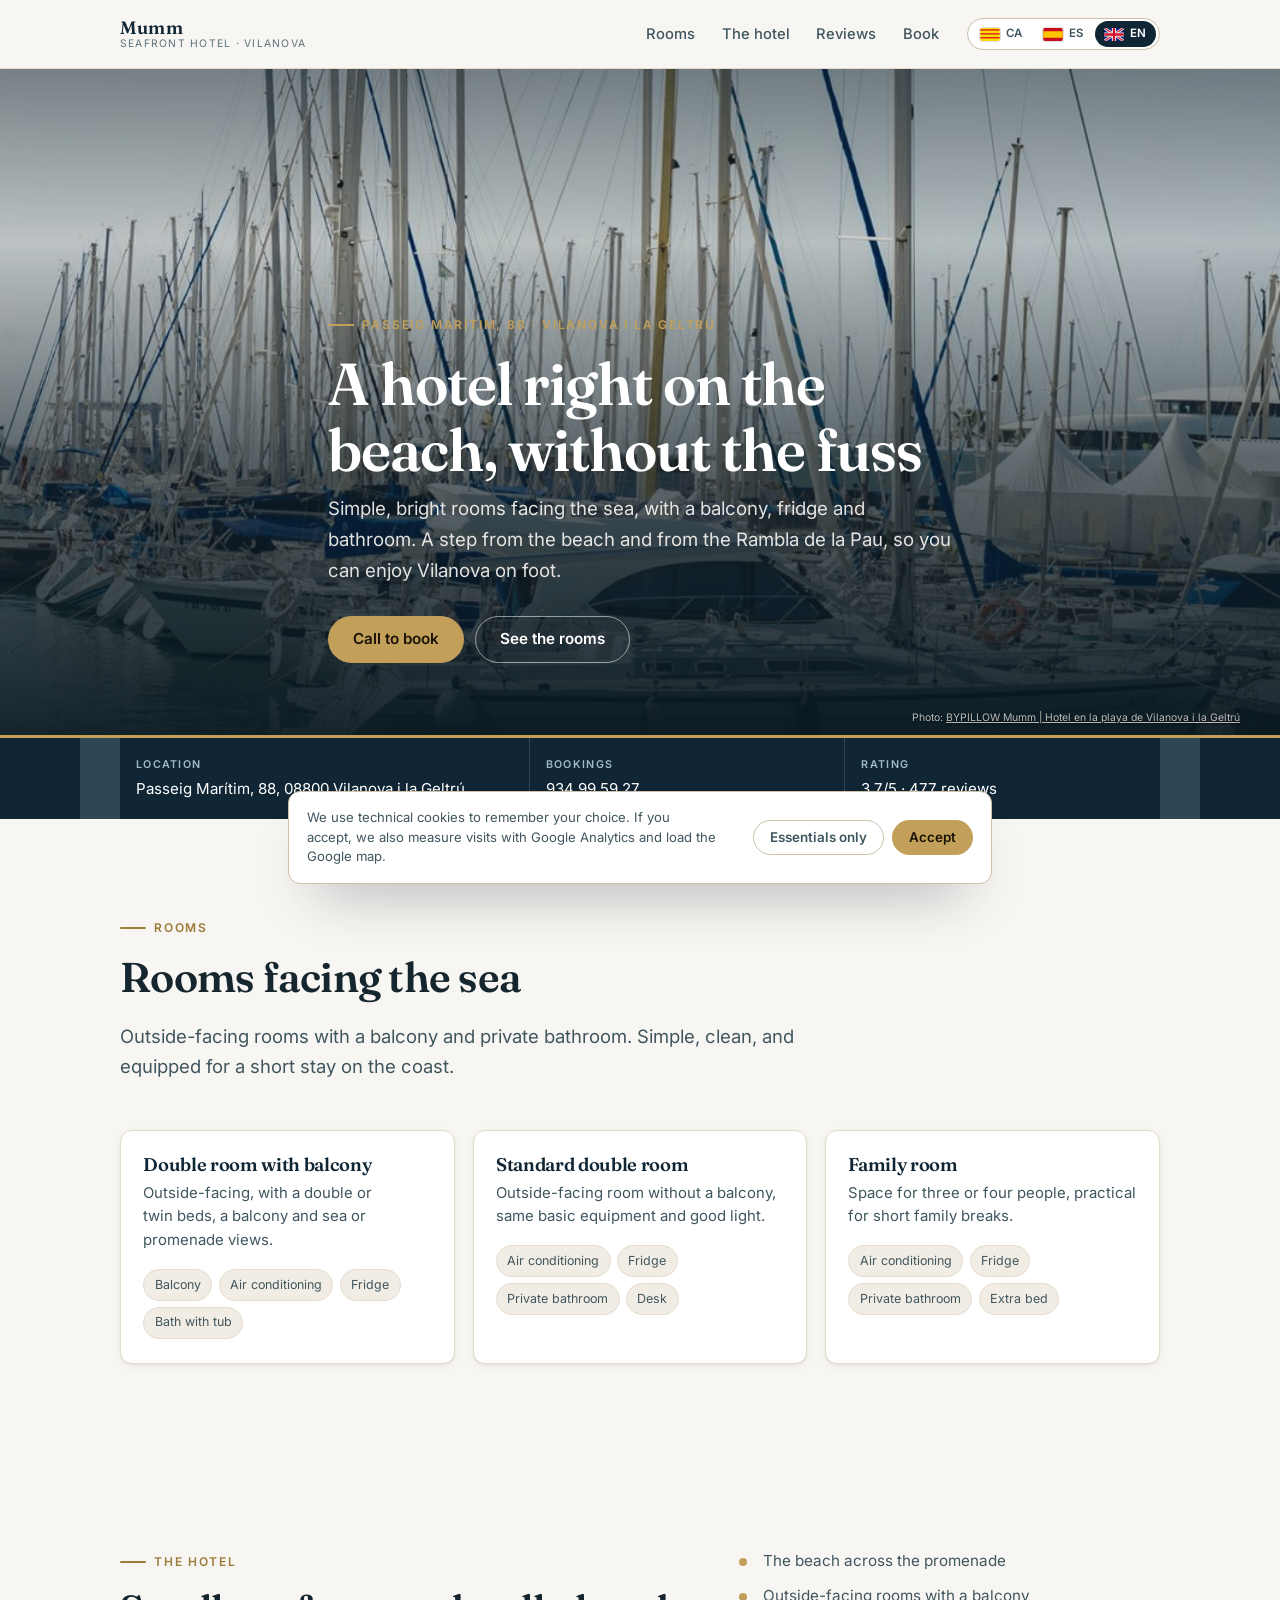
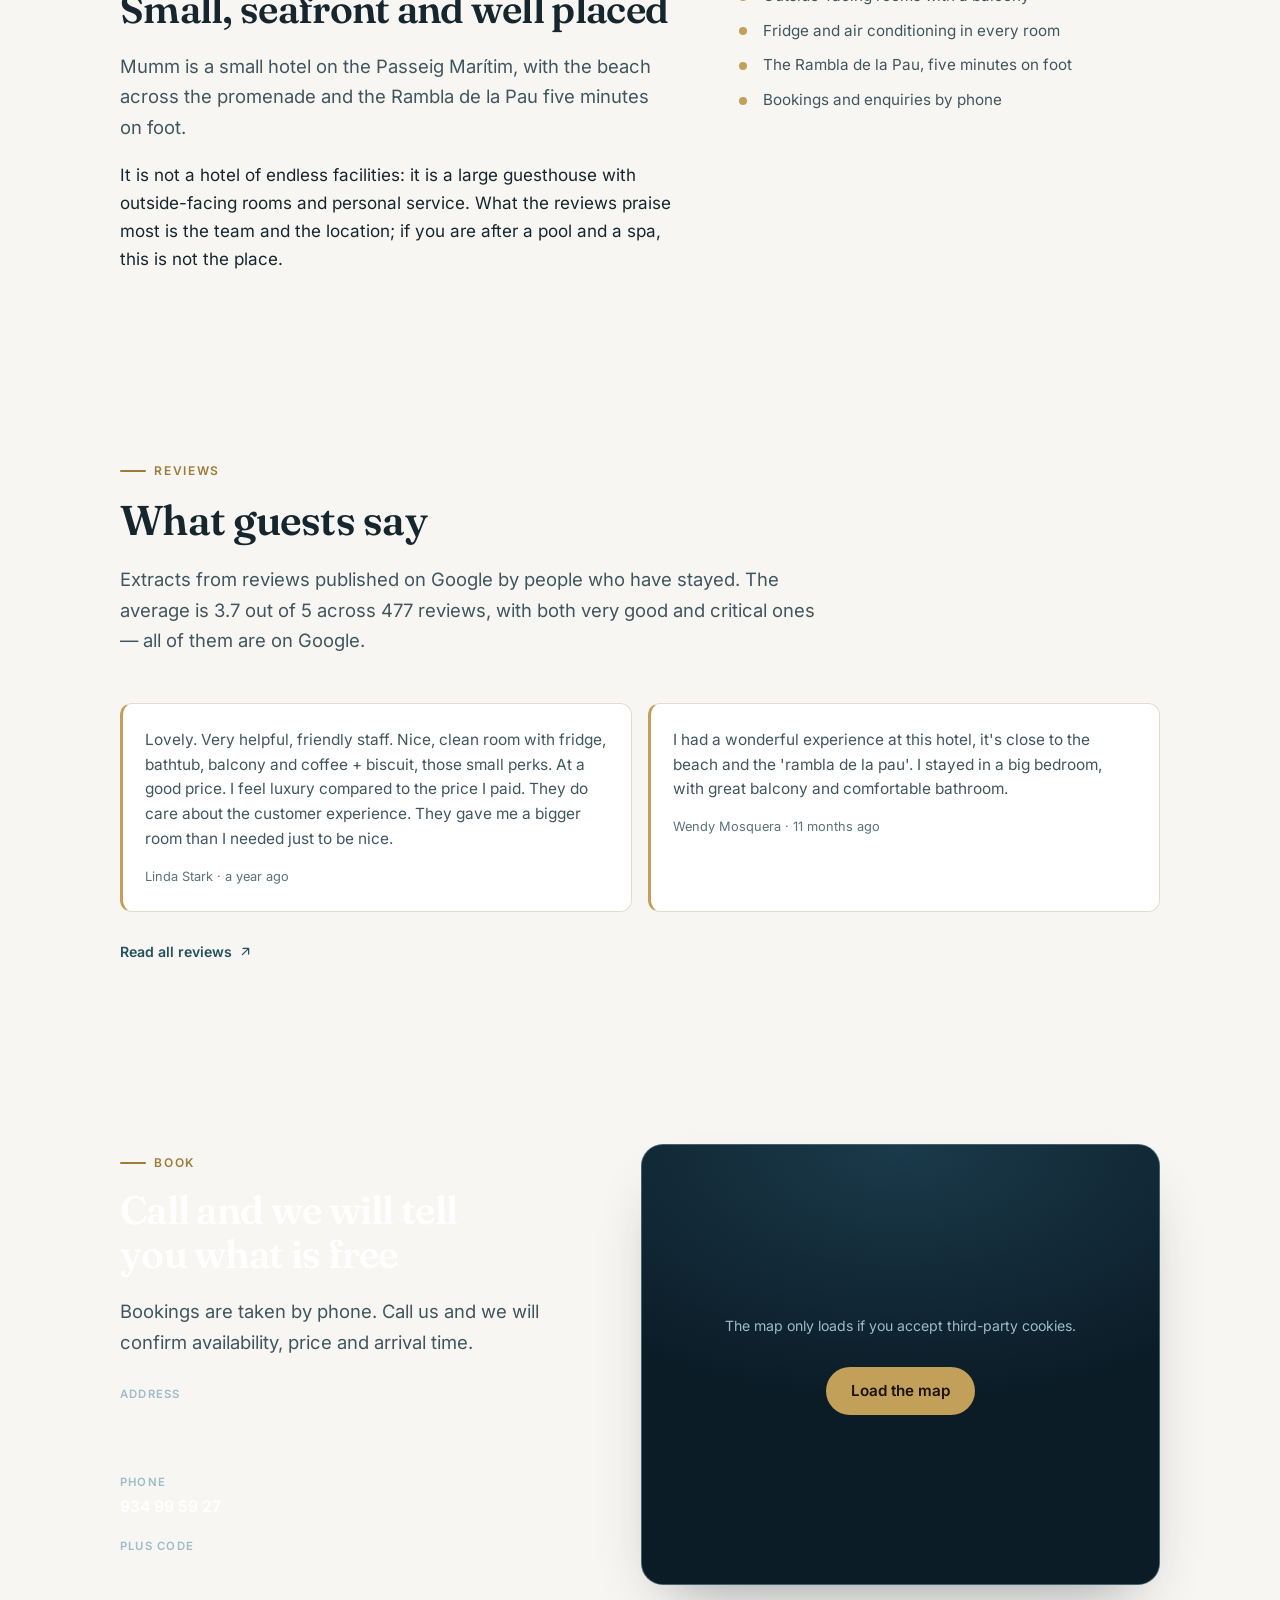
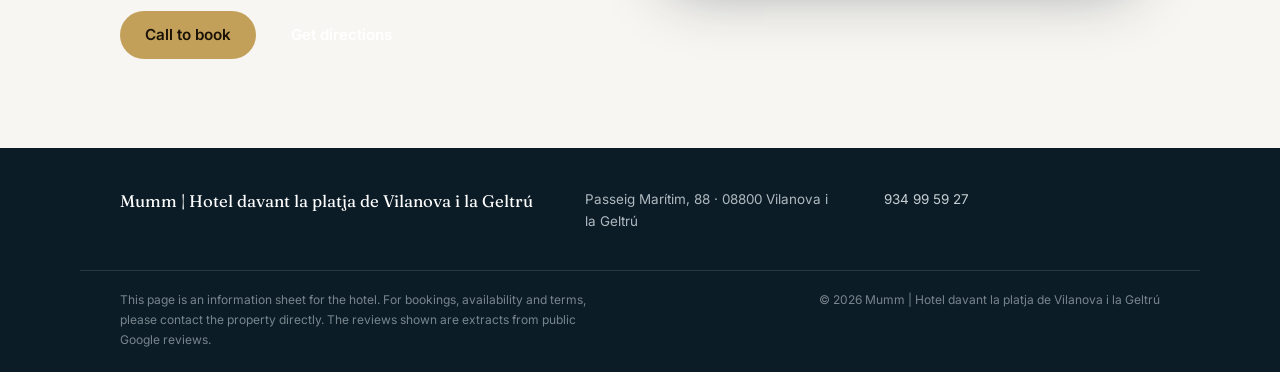
==== en/index.html @ 621bc239 "One canonical language toolbar and README across the fleet" ====
<!DOCTYPE html>
<html lang="en" dir="ltr">
<head>
<meta charset="utf-8">
<meta name="viewport" content="width=device-width, initial-scale=1">
<title>Mumm · Seafront hotel in Vilanova i la Geltrú</title>
<meta name="description" content="Hotel on Passeig Marítim, 88, Vilanova i la Geltrú, facing the beach. Rooms with balcony, air conditioning and breakfast, minutes from the Rambla. Bookings: 934 99 59 27.">
<meta name="author" content="Mumm | Hotel davant la platja de Vilanova i la Geltrú">
<meta name="theme-color" content="#1b3a4b">
<meta name="robots" content="index, follow">
<link rel="canonical" href="https://mummhotel.vilanovailageltru.info/en/">

<meta property="og:type" content="hotel">
<meta property="og:site_name" content="Mumm | Hotel davant la platja de Vilanova i la Geltrú">
<meta property="og:title" content="Mumm · Seafront hotel in Vilanova i la Geltrú">
<meta property="og:description" content="Hotel on Passeig Marítim, 88, Vilanova i la Geltrú, facing the beach. Rooms with balcony, air conditioning and breakfast, minutes from the Rambla. Bookings: 934 99 59 27.">
<meta property="og:locale" content="en_GB">
<meta property="og:url" content="https://mummhotel.vilanovailageltru.info/en/">
<meta property="og:image" content="https://mummhotel.vilanovailageltru.info/assets/img/og-image.jpg">
<meta property="og:image:width" content="1200">
<meta property="og:image:height" content="630">
<meta property="og:image:alt" content="Mumm, seafront hotel in Vilanova i la Geltrú">
<meta name="twitter:card" content="summary_large_image">


<link rel="alternate" hreflang="ca-ES" href="https://mummhotel.vilanovailageltru.info/">

<link rel="alternate" hreflang="es-ES" href="https://mummhotel.vilanovailageltru.info/es/">

<link rel="alternate" hreflang="en-GB" href="https://mummhotel.vilanovailageltru.info/en/">

<link rel="alternate" hreflang="x-default" href="https://mummhotel.vilanovailageltru.info/">


<link rel="icon" href="../assets/img/favicon.svg" type="image/svg+xml">
<link rel="apple-touch-icon" href="../assets/img/apple-touch-icon.png">
<link rel="manifest" href="../site.webmanifest">
<link rel="preload" href="../assets/fonts/fraunces-latin.woff2" as="font" type="font/woff2" crossorigin>
<link rel="preload" href="../assets/fonts/inter-latin.woff2" as="font" type="font/woff2" crossorigin>
<link rel="stylesheet" href="../assets/css/styles.css">

<script>
  (function () {
    var ID = 'G-71LT2Q093H'; var KEY = 'cookie-consent-v1'; var accepted = false;
    try { accepted = localStorage.getItem(KEY) === 'accepted'; } catch (e) {}
    window.dataLayer = window.dataLayer || [];
    window.gtag = function () { window.dataLayer.push(arguments); };
    gtag('js', new Date());
    gtag('consent', 'default', { ad_storage:'denied', ad_user_data:'denied', ad_personalization:'denied', analytics_storage:'denied' });
    function load() {
      if (window.__gaLoaded) return; window.__gaLoaded = true;
      var s = document.createElement('script'); s.async = true;
      s.src = 'https://www.googletagmanager.com/gtag/js?id=' + ID;
      document.head.appendChild(s); gtag('config', ID);
    }
    function grant() { load(); gtag('consent','update',{ad_storage:'granted',ad_user_data:'granted',ad_personalization:'granted',analytics_storage:'granted'}); }
    window.__analyticsConsent = function (ok) {
      try { localStorage.setItem(KEY, ok ? 'accepted' : 'essential'); } catch (e) {}
      if (ok) grant();
    };
    if (accepted) grant();
  })();
</script>
<script type="application/ld+json">
{
  "@context": "https://schema.org",
  "@type": "Hotel",
  "@id": "https://mummhotel.vilanovailageltru.info/#business",
  "name": "Mumm | Hotel davant la platja de Vilanova i la Geltrú",
  "url": "https://mummhotel.vilanovailageltru.info",
  "image": "https://mummhotel.vilanovailageltru.info/assets/img/og-image.jpg",
  "telephone": "+34934995927",
  "address": {
    "@type": "PostalAddress",
    "streetAddress": "Passeig Marítim, 88",
    "postalCode": "08800",
    "addressLocality": "Vilanova i la Geltrú",
    "addressRegion": "Barcelona",
    "addressCountry": "ES"
  },
  "geo": {
    "@type": "GeoCoordinates",
    "latitude": 41.2166186,
    "longitude": 1.7327333
  },
  "hasMap": "https://maps.google.com/?cid=12310101130702214459&g_mp=Cilnb29nbGUubWFwcy5wbGFjZXMudjEuUGxhY2VzLlNlYXJjaE5lYXJieRACGAQgAA",
  "inLanguage": "en",
  "aggregateRating": {
    "@type": "AggregateRating",
    "ratingValue": 3.7,
    "reviewCount": 477,
    "bestRating": 5,
    "worstRating": 1
  }
}
</script>
</head>
<body>
<a class="skip-link" href="#main">Skip to main content</a>

<header class="bar">
  <div class="wrap bar__in">
    <a class="logo" href="../">
      <span class="logo__name">Mumm</span>
      <span class="logo__sub">Seafront hotel · Vilanova</span>
    </a>
    <nav class="bar__nav"  id="site-nav" data-open="false" aria-label="Main navigation">
      <a href="#rooms">Rooms</a>
      <a href="#hotel">The hotel</a>
      <a href="#reviews">Reviews</a>
      <a href="#book">Book</a>
    </nav>
    <div class="bar__tools">
      <nav class="langs" aria-label="Change language">
        
        <a class="langs__link" href="../" hreflang="ca" lang="ca">
          <span class="langs__flag" aria-hidden="true"><svg viewBox="0 0 24 16"><rect width="24" height="16" fill="#fcdd09"/><g fill="#da121a"><rect y="1.6" width="24" height="1.6"/><rect y="6.4" width="24" height="1.6"/><rect y="11.2" width="24" height="1.6"/></g></svg></span>
          <span class="langs__code">ca</span>
          <span class="sr-only">Català</span>
        </a>
        
        <a class="langs__link" href="../es/" hreflang="es" lang="es">
          <span class="langs__flag" aria-hidden="true"><svg viewBox="0 0 24 16"><rect width="24" height="16" fill="#c60b1e"/><rect y="4" width="24" height="8" fill="#ffc400"/></svg></span>
          <span class="langs__code">es</span>
          <span class="sr-only">Español</span>
        </a>
        
        <a class="langs__link" href="../en/" hreflang="en" lang="en" aria-current="true">
          <span class="langs__flag" aria-hidden="true"><svg viewBox="0 0 24 16"><rect width="24" height="16" fill="#00247d"/><path d="M0 0 24 16M24 0 0 16" stroke="#fff" stroke-width="3.2"/><path d="M0 0 24 16M24 0 0 16" stroke="#cf142b" stroke-width="1.6"/><path d="M12 0v16M0 8h24" stroke="#fff" stroke-width="5.2"/><path d="M12 0v16M0 8h24" stroke="#cf142b" stroke-width="3"/></svg></span>
          <span class="langs__code">en</span>
          <span class="sr-only">English</span>
        </a>
        
      </nav>
      <button class="navbtn nav-toggle" type="button" aria-expanded="false" aria-controls="site-nav" aria-label="Open navigation menu">
        <svg viewBox="0 0 24 24" width="22" height="22" fill="none" stroke="currentColor" stroke-width="2" stroke-linecap="round" aria-hidden="true"><path d="M4 7h16M4 12h16M4 17h16"/></svg>
      </button>
    </div>
  </div>
</header>

<main id="main">

  <!-- Full-bleed photo hero: for a hotel the view *is* the product, so the photo
       runs edge to edge and the booking action sits on top of it. -->
  <section class="stage" aria-labelledby="stage-title">
    
    <img class="stage__img" src="../assets/img/hero-photo.jpg" alt="photo of the seafront hotel" width="1600" height="1200" fetchpriority="high" decoding="async">
    
    <div class="stage__veil"></div>
    <div class="wrap stage__body">
      <p class="stage__kicker">Passeig Marítim, 88 · Vilanova i la Geltrú</p>
      <h1 id="stage-title" class="stage__title">A hotel right on the beach, without the fuss</h1>
      <p class="stage__lede">Simple, bright rooms facing the sea, with a balcony, fridge and bathroom. A step from the beach and from the Rambla de la Pau, so you can enjoy Vilanova on foot.</p>
      <div class="stage__cta">
        <a class="btn btn--gold" href="tel:+34934995927">Call to book</a>
        <a class="btn btn--ghost" href="#rooms">See the rooms</a>
      </div>
    </div>
    
    <p class="stage__credit" data-photo-credit>Photo: <a href="https://maps.google.com/maps/contrib/114542589134723283759" target="_blank" rel="noopener nofollow">BYPILLOW Mumm | Hotel en la playa de Vilanova i la Geltrú</a></p>
    
  </section>

  <!-- The essentials, as a band under the hero. Rating shown WITHOUT a star badge
       because the score is below 4; the count is shown because it exceeds 50. -->
  <section class="facts" aria-label="The essentials">
    <div class="wrap facts__grid">
      <div class="facts__cell">
        <span class="facts__k">Location</span>
        <span class="facts__v">Passeig Marítim, 88, 08800 Vilanova i la Geltrú</span>
      </div>
      <div class="facts__cell">
        <span class="facts__k">Bookings</span>
        <span class="facts__v"><a href="tel:+34934995927">934 99 59 27</a></span>
      </div>
      <div class="facts__cell">
        <span class="facts__k">Rating</span>
        <span class="facts__v">3.7/5 · 477 reviews</span>
      </div>
    </div>
  </section>

  <section class="section rooms" id="rooms" aria-labelledby="rooms-title">
    <div class="wrap">
      <div class="head reveal">
        <p class="eyebrow">Rooms</p>
        <h2 id="rooms-title">Rooms facing the sea</h2>
        <p class="lead">Outside-facing rooms with a balcony and private bathroom. Simple, clean, and equipped for a short stay on the coast.</p>
      </div>
      <div class="roomlist">
        
        <article class="room reveal">
          <h3>Double room with balcony</h3>
          <p>Outside-facing, with a double or twin beds, a balcony and sea or promenade views.</p>
          <ul class="room__amen">
            <li>Balcony</li><li>Air conditioning</li><li>Fridge</li><li>Bath with tub</li>
          </ul>
        </article>
        
        <article class="room reveal">
          <h3>Standard double room</h3>
          <p>Outside-facing room without a balcony, same basic equipment and good light.</p>
          <ul class="room__amen">
            <li>Air conditioning</li><li>Fridge</li><li>Private bathroom</li><li>Desk</li>
          </ul>
        </article>
        
        <article class="room reveal">
          <h3>Family room</h3>
          <p>Space for three or four people, practical for short family breaks.</p>
          <ul class="room__amen">
            <li>Air conditioning</li><li>Fridge</li><li>Private bathroom</li><li>Extra bed</li>
          </ul>
        </article>
        
      </div>
    </div>
  </section>

  <section class="section hotelnote" id="hotel" aria-labelledby="hotel-title">
    <div class="wrap hotel">
      <div class="hotel__text reveal">
        <p class="eyebrow">The hotel</p>
        <h2 id="hotel-title">Small, seafront and well placed</h2>
        <p class="lead">Mumm is a small hotel on the Passeig Marítim, with the beach across the promenade and the Rambla de la Pau five minutes on foot.</p>
        <p>It is not a hotel of endless facilities: it is a large guesthouse with outside-facing rooms and personal service. What the reviews praise most is the team and the location; if you are after a pool and a spa, this is not the place.</p>
      </div>
      <ul class="hotel__points reveal">
        
        <li>The beach across the promenade</li>
        
        <li>Outside-facing rooms with a balcony</li>
        
        <li>Fridge and air conditioning in every room</li>
        
        <li>The Rambla de la Pau, five minutes on foot</li>
        
        <li>Bookings and enquiries by phone</li>
        
      </ul>
    </div>
  </section>

  <section class="section guestvoices" id="reviews" aria-labelledby="reviews-title">
    <div class="wrap">
      <div class="head reveal">
        <p class="eyebrow">Reviews</p>
        <h2 id="reviews-title">What guests say</h2>
        <p class="lead">Extracts from reviews published on Google by people who have stayed. The average is 3.7 out of 5 across 477 reviews, with both very good and critical ones — all of them are on Google.</p>
      </div>
      <div class="quotes">
        
        <figure class="quote reveal">
          <blockquote><p>Lovely. Very helpful, friendly staff. Nice, clean room with fridge, bathtub, balcony and coffee + biscuit, those small perks. At a good price. I feel luxury compared to the price I paid. They do care about the customer experience. They gave me a bigger room than I needed just to be nice.</p></blockquote>
          <figcaption>Linda Stark · a year ago</figcaption>
        </figure>
        
        <figure class="quote reveal">
          <blockquote><p>I had a wonderful experience at this hotel, it&#39;s close to the beach and the &#39;rambla de la pau&#39;.
I stayed in a big bedroom, with great balcony and comfortable bathroom.</p></blockquote>
          <figcaption>Wendy Mosquera · 11 months ago</figcaption>
        </figure>
        
      </div>
      <a class="morelink" href="https://www.google.com/maps/place//data=!4m4!3m3!1s0x12a386e85e09b84b:0xaad643c1b4a3d53b!9m1!1b1?g_mp=Cilnb29nbGUubWFwcy5wbGFjZXMudjEuUGxhY2VzLlNlYXJjaE5lYXJieRACGAQgAA" target="_blank" rel="noopener">Read all reviews
        <svg viewBox="0 0 24 24" width="15" height="15" fill="none" stroke="currentColor" stroke-width="2" stroke-linecap="round" stroke-linejoin="round" aria-hidden="true"><path d="M7 17 17 7M8 7h9v9"/></svg>
      </a>
    </div>
  </section>

  <section class="section booking" id="book" aria-labelledby="book-title">
    <div class="wrap book">
      <div class="reveal">
        <p class="eyebrow">Book</p>
        <h2 id="book-title">Call and we will tell you what is free</h2>
        <p class="lead">Bookings are taken by phone. Call us and we will confirm availability, price and arrival time.</p>
        <dl class="booklist">
          <div><dt>Address</dt><dd>Passeig Marítim, 88<br>08800 Vilanova i la Geltrú</dd></div>
          <div><dt>Phone</dt><dd><a href="tel:+34934995927">934 99 59 27</a></dd></div>
          <div><dt>Plus Code</dt><dd>6P8M+J3 Vilanova i la Geltrú, Spain</dd></div>
        </dl>
        <div class="book__cta">
          <a class="btn btn--gold" href="tel:+34934995927">Call to book</a>
          <a class="btn btn--ghost" href="https://www.google.com/maps/dir/?api=1&amp;destination=41.2166186,1.7327333" target="_blank" rel="noopener">Get directions</a>
        </div>
      </div>
      <div class="mapshell" id="map-shell" data-map-loaded="false">
        <div class="mapgate">
          <p>The map only loads if you accept third-party cookies.</p>
          <button class="btn btn--gold" type="button" data-map-load>Load the map</button>
        </div>
        <template id="map-template">
          <iframe title="Map showing the location of the Mumm hotel in Vilanova i la Geltrú" src="https://www.google.com/maps?q=41.2166186,1.7327333&amp;hl=en&amp;z=16&amp;output=embed" width="600" height="480" loading="lazy" referrerpolicy="no-referrer-when-downgrade" allowfullscreen></iframe>
        </template>
      </div>
    </div>
  </section>

</main>

<footer class="foot">
  <div class="wrap foot__in">
    <p class="foot__name">Mumm | Hotel davant la platja de Vilanova i la Geltrú</p>
    <p class="foot__meta">Passeig Marítim, 88 · 08800 Vilanova i la Geltrú</p>
    <p class="foot__meta"><a href="tel:+34934995927">934 99 59 27</a></p>
  </div>
  <div class="wrap foot__legal">
    <p>This page is an information sheet for the hotel. For bookings, availability and terms, please contact the property directly. The reviews shown are extracts from public Google reviews.</p>
    <p>© <span id="year">2026</span> Mumm | Hotel davant la platja de Vilanova i la Geltrú</p>
  </div>
</footer>

<div class="cookies" id="cookiebar" role="region" aria-label="More information" data-visible="false">
  <p>We use technical cookies to remember your choice. If you accept, we also measure visits with Google Analytics and load the Google map.</p>
  <div class="cookies__a">
    <button class="btn btn--ghost btn--sm" type="button" data-cookie="essential">Essentials only</button>
    <button class="btn btn--gold btn--sm" type="button" data-cookie="accept">Accept</button>
  </div>
</div>

<script src="../assets/js/main.js" defer></script>
</body>
</html>
---- assets/css/styles.css ----
/* ============================================================
   Mumm — seafront hotel
   Photo-led hotel layout: full-bleed stage, fact band, rooms,
   guest quotes, booking. No restaurant components.
   ============================================================ */

@font-face { font-family:"Fraunces"; font-style:normal; font-weight:400 700; font-display:swap;
  src:url("../fonts/fraunces-latin.woff2") format("woff2");
  unicode-range:U+0000-00FF,U+0131,U+0152-0153,U+02BB-02BC,U+02C6,U+02DA,U+02DC,U+2000-206F,U+2074,U+20AC,U+2122,U+2191,U+2193,U+2212,U+2215,U+FEFF,U+FFFD; }
@font-face { font-family:"Fraunces"; font-style:normal; font-weight:400 700; font-display:swap;
  src:url("../fonts/fraunces-latin-ext.woff2") format("woff2");
  unicode-range:U+0100-02BA,U+02BD-02C5,U+02C7-02CC,U+02CE-02D7,U+02DD-02FF,U+0304,U+0308,U+0329,U+1D00-1DBF,U+1E00-1E9F,U+1EF2-1EFF,U+2020,U+20A0-20AB,U+20AD-20C0,U+2113,U+2C60-2C7F,U+A720-A7FF; }
@font-face { font-family:"Inter"; font-style:normal; font-weight:400 600; font-display:swap;
  src:url("../fonts/inter-latin.woff2") format("woff2");
  unicode-range:U+0000-00FF,U+0131,U+0152-0153,U+02BB-02BC,U+02C6,U+02DA,U+02DC,U+2000-206F,U+2074,U+20AC,U+2122,U+2191,U+2193,U+2212,U+2215,U+FEFF,U+FFFD; }
@font-face { font-family:"Inter"; font-style:normal; font-weight:400 600; font-display:swap;
  src:url("../fonts/inter-latin-ext.woff2") format("woff2");
  unicode-range:U+0100-02BA,U+02BD-02C5,U+02C7-02CC,U+02CE-02D7,U+02DD-02FF,U+0304,U+0308,U+0329,U+1D00-1DBF,U+1E00-1E9F,U+1EF2-1EFF,U+2020,U+20A0-20AB,U+20AD-20C0,U+2113,U+2C60-2C7F,U+A720-A7FF; }

:root {
  /* Deep marine with a brass accent: coastal hotel, not a beach bar. */
  --deep-950: #0b1c27;
  --deep-900: #102635;
  --deep-800: #1b3a4b;
  --deep-700: #24505f;
  --deep-500: #4a8194;
  --deep-300: #9dbcc9;
  --deep-100: #e6eef1;

  --shell-50: #f8f6f2;
  --shell-100: #f2ede4;
  --shell-200: #e4dbcd;
  --shell-300: #cdbfa9;

  --brass-600: #9c7c3a;
  --brass-500: #c2a05a;
  --brass-100: #f7efdc;

  --ink: #16262e;
  --ink-soft: #40565f;
  --ink-mute: #5c727b;

  --radius-sm: 6px;
  --radius: 12px;
  --radius-lg: 22px;
  --shadow-sm: 0 1px 2px rgba(11, 28, 39, .06), 0 2px 8px rgba(11, 28, 39, .05);
  --shadow: 0 10px 30px -12px rgba(11, 28, 39, .26);
  --shadow-lg: 0 30px 60px -30px rgba(11, 28, 39, .45);

  /* Layout tokens — never replace these when retheming. */
  --wrap: 1120px;
  --pad: clamp(1.125rem, 4vw, 2.5rem);
  --section-y: clamp(3.5rem, 7vw, 6rem);

  --font-display: "Fraunces", Georgia, "Times New Roman", serif;
  --font-sans: "Inter", -apple-system, BlinkMacSystemFont, "Segoe UI", Roboto, Helvetica, Arial, sans-serif;

  color-scheme: light;
}

*,*::before,*::after { box-sizing:border-box; }
html { -webkit-text-size-adjust:100%; scroll-behavior:smooth; scroll-padding-top:4.75rem; }
body {
  margin:0; background:var(--shell-50); color:var(--ink);
  font-family:var(--font-sans); font-size:1.0625rem; line-height:1.65;
  -webkit-font-smoothing:antialiased; overflow-x:hidden;
}
img,svg,iframe { max-width:100%; }
img { height:auto; display:block; }
h1,h2,h3 { font-family:var(--font-display); font-weight:600; line-height:1.12; letter-spacing:-.018em; margin:0 0 .5em; text-wrap:balance; }
p { margin:0 0 1em; text-wrap:pretty; }
p:last-child { margin-bottom:0; }
a { color:var(--deep-700); }
a:hover { color:var(--brass-600); }
ul,ol { margin:0; padding:0; list-style:none; }
:where(a,button):focus-visible { outline:3px solid var(--deep-500); outline-offset:3px; border-radius:4px; }
::selection { background:var(--deep-300); color:var(--deep-950); }

.wrap { width:100%; max-width:var(--wrap); margin-inline:auto; padding-inline:var(--pad); }
.section { padding-block:var(--section-y); }
.section--tint { background:var(--shell-100); }
.section--deep { background:var(--deep-950); color:var(--shell-50); }
.sr-only { position:absolute; width:1px; height:1px; padding:0; margin:-1px; overflow:hidden; clip:rect(0 0 0 0); white-space:nowrap; border:0; }
.skip-link { position:absolute; left:-9999px; top:0; z-index:100; background:var(--deep-900); color:#fff; padding:.75rem 1.25rem; border-radius:0 0 var(--radius-sm) 0; text-decoration:none; }
.skip-link:focus { left:0; }

.eyebrow { display:inline-flex; align-items:center; gap:.55rem; font-size:.75rem; font-weight:600; letter-spacing:.14em; text-transform:uppercase; color:var(--brass-600); margin:0 0 1rem; }
.eyebrow::before { content:""; width:1.6rem; height:2px; background:currentColor; border-radius:2px; }
.section--deep .eyebrow { color:var(--brass-500); }
.lead { font-size:clamp(1.02rem,.97rem + .3vw,1.15rem); color:var(--ink-soft); max-width:58ch; }
.section--deep .lead { color:rgba(230,238,241,.85); }
.head { max-width:44rem; margin-bottom:clamp(2rem,4vw,3rem); }
.head h2 { font-size:clamp(1.7rem,1.15rem + 2.1vw,2.6rem); }

/* ---------- bar ---------- */
.bar { position:sticky; top:0; z-index:50; background:rgba(248,246,242,.95); backdrop-filter:blur(12px); border-bottom:1px solid var(--shell-200); }
.bar__in { display:flex; align-items:center; gap:1rem; min-height:4.25rem; }
.logo { display:flex; flex-direction:column; line-height:1.13; text-decoration:none; color:var(--deep-900); margin-right:auto; }
.logo:hover { color:var(--deep-900); }
.logo__name { font-family:var(--font-display); font-size:1.12rem; font-weight:600; letter-spacing:.01em; }
.logo__sub { font-size:.65rem; letter-spacing:.12em; text-transform:uppercase; color:var(--ink-mute); }
.bar__nav { display:flex; gap:.15rem; }
.bar__nav a { display:block; padding:.5rem .75rem; border-radius:999px; text-decoration:none; color:var(--ink-soft); font-size:.92rem; font-weight:500; white-space:nowrap; }
.bar__nav a:hover { background:var(--shell-100); color:var(--deep-900); }
.bar__tools { display:flex; align-items:center; gap:.6rem; }
.navbtn { display:none; align-items:center; justify-content:center; width:2.6rem; height:2.6rem; border:1px solid var(--shell-300); border-radius:var(--radius-sm); background:transparent; color:var(--deep-900); cursor:pointer; }
.navbtn:hover { background:var(--shell-100); }

/* ---------- buttons ---------- */
.btn { display:inline-flex; align-items:center; justify-content:center; gap:.5rem; padding:.85rem 1.5rem; border-radius:999px; border:1.5px solid transparent; font-family:var(--font-sans); font-size:.95rem; font-weight:600; line-height:1.2; text-decoration:none; cursor:pointer; transition:background-color .18s ease,color .18s ease,border-color .18s ease,transform .18s ease; }
.btn:hover { transform:translateY(-1px); }
.btn--gold { background:var(--brass-500); color:#1a1206; }
.btn--gold:hover { background:#d4b473; color:#1a1206; }
.btn--ghost { background:transparent; border-color:rgba(248,246,242,.55); color:#fff; }
.btn--ghost:hover { background:rgba(248,246,242,.14); color:#fff; border-color:rgba(248,246,242,.8); }
.section--deep .btn--ghost { border-color:rgba(157,188,201,.5); }
.btn--sm { padding:.5rem 1rem; font-size:.84rem; }

/* ---------- stage (hero) ---------- */
.stage { position:relative; min-height:clamp(24rem, 74vh, 42rem); display:flex; align-items:flex-end; background:var(--deep-950); overflow:hidden; }
.stage__img { position:absolute; inset:0; width:100%; height:100%; object-fit:cover; object-position:center 42%; }
.stage__veil { position:absolute; inset:0; background:linear-gradient(to top, rgba(9,24,33,.94) 0%, rgba(9,24,33,.62) 42%, rgba(9,24,33,.18) 74%, rgba(9,24,33,.5) 100%); }
.stage__body { position:relative; z-index:1; padding-block:clamp(2.5rem,6vw,4.5rem); max-width:44rem; margin-right:auto; }
.stage__kicker { display:inline-flex; align-items:center; gap:.55rem; font-size:.75rem; font-weight:600; letter-spacing:.15em; text-transform:uppercase; color:var(--brass-500); margin:0 0 1rem; }
.stage__kicker::before { content:""; width:1.6rem; height:2px; background:currentColor; }
.stage__title { font-size:clamp(2rem,1.25rem + 3.4vw,3.7rem); color:#fff; margin-bottom:.6rem; max-width:24ch; }
.stage__lede { font-size:clamp(1rem,.96rem + .35vw,1.16rem); color:rgba(248,246,242,.9); max-width:52ch; margin-bottom:1.9rem; }
.stage__cta { display:flex; flex-wrap:wrap; gap:.7rem; }
.stage__credit { position:absolute; right:var(--pad); bottom:.55rem; margin:0; z-index:2; font-size:.65rem; color:rgba(248,246,242,.75); text-shadow:0 1px 2px rgba(0,0,0,.6); }
.stage__credit a { color:inherit; text-decoration:underline; }

/* ---------- fact band ---------- */
.facts { background:var(--deep-900); color:var(--shell-50); border-top:3px solid var(--brass-500); }
.facts__grid { display:grid; grid-template-columns:1.3fr 1fr 1fr; gap:1px; background:rgba(157,188,201,.22); }
.facts__cell { background:var(--deep-900); padding:1.1rem 1rem 1.2rem; }
.facts__k { display:block; font-size:.67rem; font-weight:600; letter-spacing:.12em; text-transform:uppercase; color:var(--deep-300); margin-bottom:.3rem; }
.facts__v { display:block; font-size:.94rem; line-height:1.45; color:#fff; }
.facts__v a { color:#fff; text-decoration:underline; text-decoration-color:rgba(194,160,90,.8); text-underline-offset:3px; }

/* ---------- rooms ---------- */
.roomlist { display:grid; grid-template-columns:repeat(auto-fit,minmax(min(100%,17rem),1fr)); gap:1.1rem; }
.room { background:#fff; border:1px solid var(--shell-200); border-radius:var(--radius); padding:1.5rem 1.4rem; box-shadow:var(--shadow-sm); }
.room h3 { font-size:1.15rem; color:var(--deep-900); margin-bottom:.4rem; }
.room p { font-size:.93rem; color:var(--ink-soft); line-height:1.6; margin-bottom:1rem; }
.room__amen { display:flex; flex-wrap:wrap; gap:.4rem; }
.room__amen li { padding:.28rem .65rem; border-radius:999px; background:var(--shell-100); border:1px solid var(--shell-200); font-size:.78rem; color:var(--ink-soft); }

/* ---------- hotel intro ---------- */
.hotel { display:grid; grid-template-columns:minmax(0,1.35fr) minmax(0,1fr); gap:clamp(1.75rem,4vw,3.5rem); align-items:start; }
.hotel h2 { font-size:clamp(1.7rem,1.15rem + 2.1vw,2.45rem); }
.hotel__points { display:grid; gap:.7rem; padding-top:.4rem; }
.hotel__points li { position:relative; padding-left:1.5rem; font-size:.95rem; line-height:1.55; color:var(--ink-soft); }
.hotel__points li::before { content:""; position:absolute; left:0; top:.55rem; width:.5rem; height:.5rem; border-radius:50%; background:var(--brass-500); }

/* ---------- quotes ---------- */
.quotes { display:grid; grid-template-columns:repeat(auto-fit,minmax(min(100%,18rem),1fr)); gap:1rem; }
.quote { margin:0; background:#fff; border:1px solid var(--shell-200); border-left:3px solid var(--brass-500); border-radius:var(--radius); padding:1.5rem 1.4rem; }
.quote blockquote { margin:0 0 .9rem; }
.quote blockquote p { font-size:.96rem; line-height:1.6; color:var(--ink-soft); }
.quote figcaption { font-size:.8rem; color:var(--ink-mute); }
.morelink { display:inline-flex; align-items:center; gap:.4rem; margin-top:1.75rem; font-weight:600; font-size:.88rem; color:var(--deep-700); text-decoration:none; }
.morelink:hover { text-decoration:underline; }

/* ---------- booking ---------- */
.book { display:grid; grid-template-columns:minmax(0,.95fr) minmax(0,1.05fr); gap:clamp(1.75rem,4vw,3.5rem); align-items:start; }
.book h2 { font-size:clamp(1.7rem,1.15rem + 2.1vw,2.45rem); color:#fff; }
.booklist { display:grid; gap:1.1rem; margin:1.75rem 0; }
.booklist dt { font-size:.71rem; font-weight:600; letter-spacing:.11em; text-transform:uppercase; color:var(--deep-300); margin-bottom:.2rem; }
.booklist dd { margin:0; font-size:.98rem; line-height:1.55; color:var(--shell-50); }
.booklist dd a { color:#fff; font-weight:600; text-decoration:none; }
.booklist dd a:hover { text-decoration:underline; }
.book__cta { display:flex; flex-wrap:wrap; gap:.6rem; }

.mapshell { position:relative; min-height:23rem; aspect-ratio:4/3.4; border-radius:var(--radius-lg); overflow:hidden; border:1px solid rgba(157,188,201,.3); box-shadow:var(--shadow-lg); background:var(--deep-800); }
.mapshell iframe { display:block; width:100%; height:100%; border:0; }
.mapgate { position:absolute; inset:0; display:grid; place-content:center; justify-items:center; gap:1rem; text-align:center; padding:2rem 1.5rem; background:radial-gradient(120% 80% at 50% 0%, var(--deep-800), var(--deep-950) 72%); }
.mapgate p { font-size:.88rem; color:var(--deep-300); max-width:24rem; }
[data-map-loaded="true"] .mapgate { display:none; }

/* ---------- footer ---------- */
.foot { background:var(--deep-950); color:rgba(230,238,241,.75); padding-block:2.5rem 1.4rem; font-size:.88rem; }
.foot__in { display:grid; grid-template-columns:1.6fr 1fr 1fr; gap:1.5rem; padding-bottom:1.5rem; border-bottom:1px solid rgba(157,188,201,.18); }
.foot__name { font-family:var(--font-display); font-size:1.05rem; color:#fff; }
.foot__meta { font-size:.84rem; }
.foot a { color:rgba(230,238,241,.85); text-decoration:none; }
.foot a:hover { color:#fff; text-decoration:underline; }
.foot__legal { display:flex; flex-wrap:wrap; gap:1rem; justify-content:space-between; padding-top:1.2rem; font-size:.75rem; color:rgba(230,238,241,.5); }
.foot__legal p { margin:0; max-width:62ch; }

/* ---------- cookies ---------- */
.cookies { position:fixed; left:50%; bottom:1rem; z-index:90; transform:translate(-50%,160%); width:min(calc(100% - 1.5rem),44rem); display:flex; flex-wrap:wrap; align-items:center; gap:.75rem 1rem; background:#fff; border:1px solid var(--shell-300); border-radius:var(--radius); box-shadow:var(--shadow-lg); padding:1rem 1.1rem; opacity:0; pointer-events:none; transition:transform .32s cubic-bezier(.22,1,.36,1),opacity .28s ease; }
.cookies[data-visible="true"] { transform:translate(-50%,0); opacity:1; pointer-events:auto; }
.cookies p { flex:1 1 16rem; margin:0; font-size:.82rem; line-height:1.5; color:var(--ink-soft); }
.cookies__a { display:flex; gap:.5rem; flex:none; }
.cookies__a .btn--ghost { border-color:var(--shell-300); color:var(--ink-soft); }

/* ---------- reveal ---------- */
html.js .reveal { opacity:0; transform:translateY(16px); transition:opacity .55s ease,transform .55s cubic-bezier(.22,1,.36,1); }
html.js .reveal.is-visible { opacity:1; transform:none; }
@media (prefers-reduced-motion:reduce) {
  html { scroll-behavior:auto; }
  .reveal { opacity:1; transform:none; transition:none; }
  .btn:hover { transform:none; }
}

/* ---------- responsive ---------- */
@media (max-width:960px) {
  .hotel, .book { grid-template-columns:1fr; }
  .facts__grid { grid-template-columns:1fr 1fr; }
  .foot__in { grid-template-columns:1fr 1fr; }
}
@media (max-width:860px) {
  .bar__nav { position:fixed; inset:4.25rem 0 auto; display:none; background:var(--shell-50); border-bottom:1px solid var(--shell-200); box-shadow:var(--shadow); padding:.5rem var(--pad) 1rem; }
  .bar__nav[data-open="true"] { display:grid; gap:.1rem; }
  .bar__nav a { padding:.9rem .4rem; border-bottom:1px solid var(--shell-200); border-radius:0; font-size:1rem; }
  .navbtn { display:inline-flex; }
  .logo__sub { display:none; }
}
@media (max-width:640px) {
  body { font-size:1rem; }
  .stage { min-height:clamp(22rem,66vh,30rem); }
  .stage__cta { flex-direction:column; align-items:stretch; }
  .stage__cta .btn { width:100%; }
  .facts__grid { grid-template-columns:1fr; }
  .foot__in { grid-template-columns:1fr; gap:1rem; }
  .mapshell { min-height:17rem; aspect-ratio:1/1; }
  .book__cta { flex-direction:column; }
  .book__cta .btn { width:100%; }
  .cookies__a { width:100%; }
  .cookies__a .btn { flex:1; }
}
@media print {
  .bar, .cookies, .stage__cta { display:none !important; }
  .reveal { opacity:1 !important; transform:none !important; }
}

/* ==========================================================================
   Language switch — the one canonical toolbar used by every site.
   Change only the four custom properties at the top; never re-implement it.

   Why it is written this way:
   - a fixed 20x13 box with overflow:hidden, so a flag can never bleed out of
     its pill (the inner SVG has no width/height of its own);
   - the code label is always present, which keeps every pill the same width and
     stops the narrow flags-only variant from looking misaligned;
   - the active pill uses its own background, never a border, so no 1px seam
     appears between adjacent pills;
   - height is fixed, so the toolbar aligns with the phone button beside it.
   ========================================================================== */

.langs {
  --langs-bg: #ffffff;
  --langs-border: #cdbfa9;
  --langs-ink: #40565f;
  --langs-active-bg: #102635;
  --langs-active-ink: #ffffff;

  display: inline-flex;
  align-items: center;
  gap: 2px;
  height: 32px;
  padding: 0 3px;
  border: 1px solid var(--langs-border);
  border-radius: 999px;
  background: var(--langs-bg);
  box-sizing: border-box;
}

.langs__link {
  display: inline-flex;
  align-items: center;
  justify-content: center;
  gap: 6px;
  height: 26px;
  padding: 0 9px;
  border-radius: 999px;
  text-decoration: none;
  line-height: 1;
  color: var(--langs-ink);
  /* A hairline of the same colour as the background prevents the sub-pixel
     seam some browsers draw between adjacent rounded pills. */
  transition: background-color .15s ease, color .15s ease;
}
.langs__link:hover { background: rgba(0, 0, 0, .06); }
.langs__link[aria-current="true"] {
  background: var(--langs-active-bg);
  color: var(--langs-active-ink);
}
.langs__link[aria-current="true"]:hover { background: var(--langs-active-bg); }

/* The flag box is a hard size with clipping: an SVG with only a viewBox renders
   at its intrinsic size and would otherwise overflow the pill. */
.langs__flag {
  display: block;
  flex: none;
  width: 20px;
  height: 13px;
  border-radius: 2px;
  overflow: hidden;
  box-shadow: 0 0 0 1px rgba(0, 0, 0, .12);
}
.langs__flag svg {
  display: block;
  width: 20px;
  height: 13px;
}

.langs__code {
  font-size: .72rem;
  font-weight: 600;
  letter-spacing: .05em;
  text-transform: uppercase;
}

/* On narrow screens the code alone is not enough to identify a language for a
   screen reader, but the visible pill can drop to flag + code compactly. */
@media (max-width: 420px) {
  .langs { height: 30px; }
  .langs__link { height: 24px; padding: 0 7px; gap: 5px; }
  .langs__code { font-size: .68rem; }
}
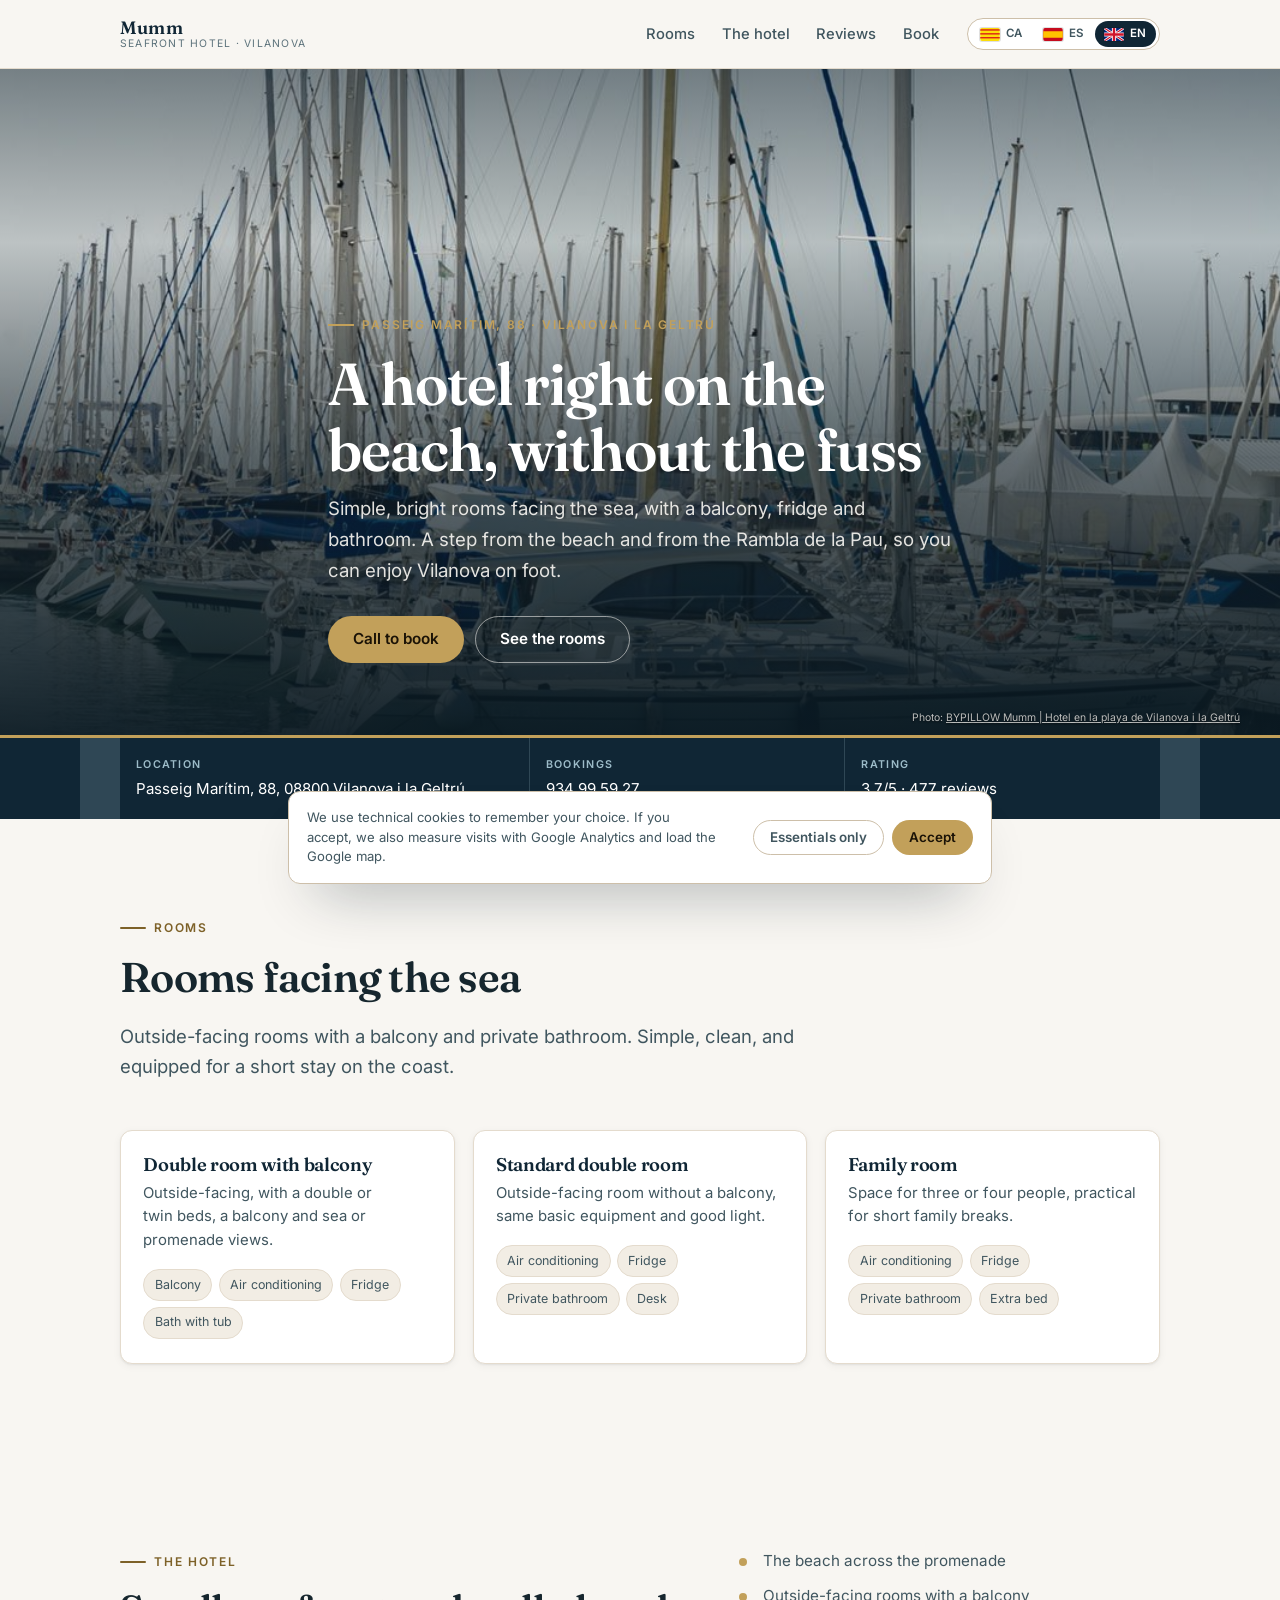
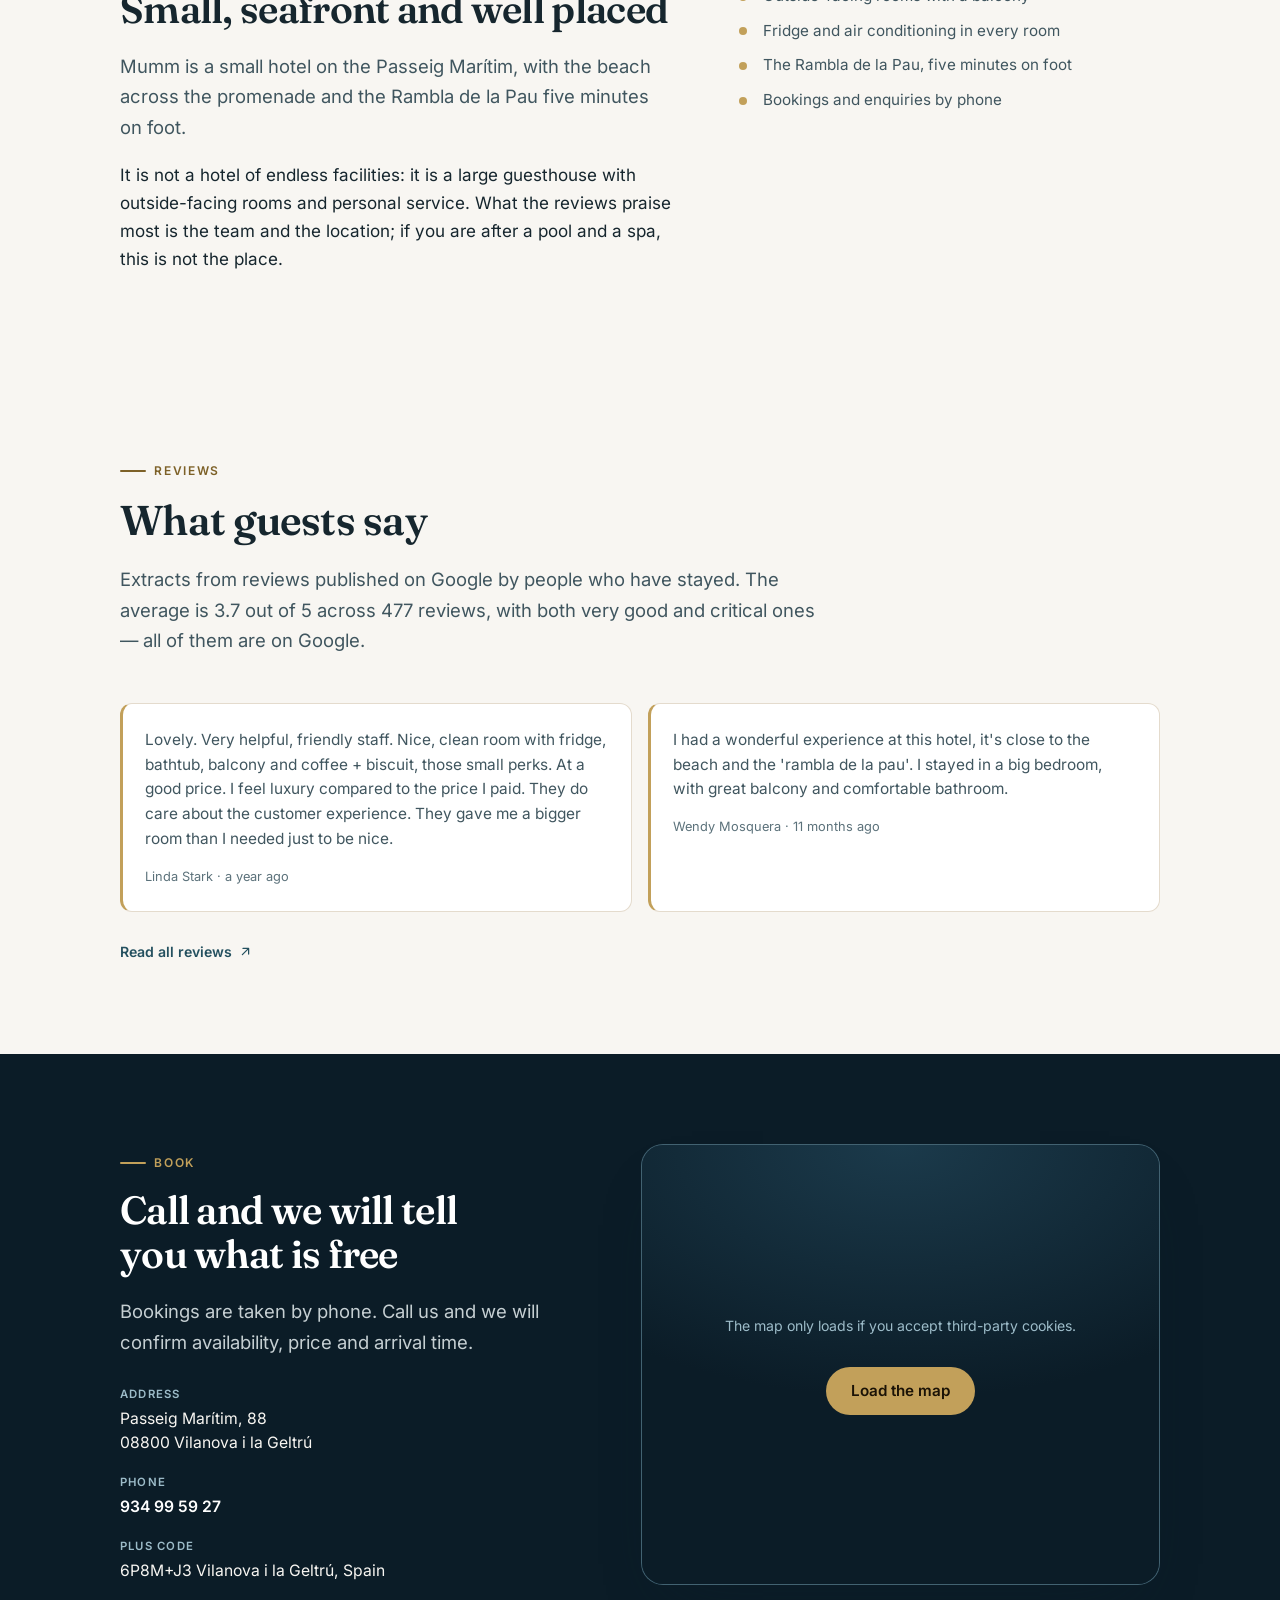
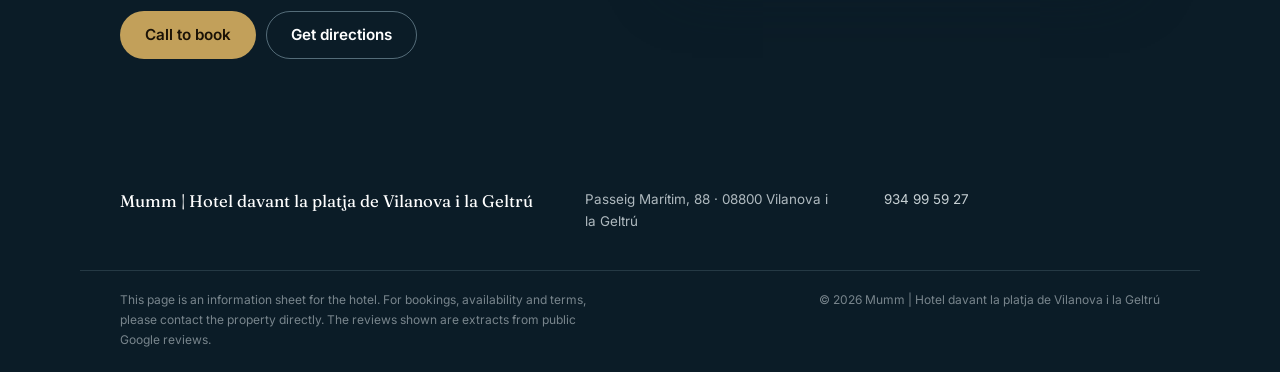
==== commit bb979398: "Meet text contrast on every surface" ====
--- a/en/index.html
+++ b/en/index.html
@@ -269,7 +269,7 @@
     </div>
   </section>
 
-  <section class="section booking" id="book" aria-labelledby="book-title">
+  <section class="section section--deep booking" id="book" aria-labelledby="book-title">
     <div class="wrap book">
       <div class="reveal">
         <p class="eyebrow">Book</p>
--- a/assets/css/styles.css
+++ b/assets/css/styles.css
@@ -32,7 +32,7 @@
   --shell-200: #e4dbcd;
   --shell-300: #cdbfa9;
 
-  --brass-600: #9c7c3a;
+  --brass-600: #7d6128;
   --brass-500: #c2a05a;
   --brass-100: #f7efdc;
 
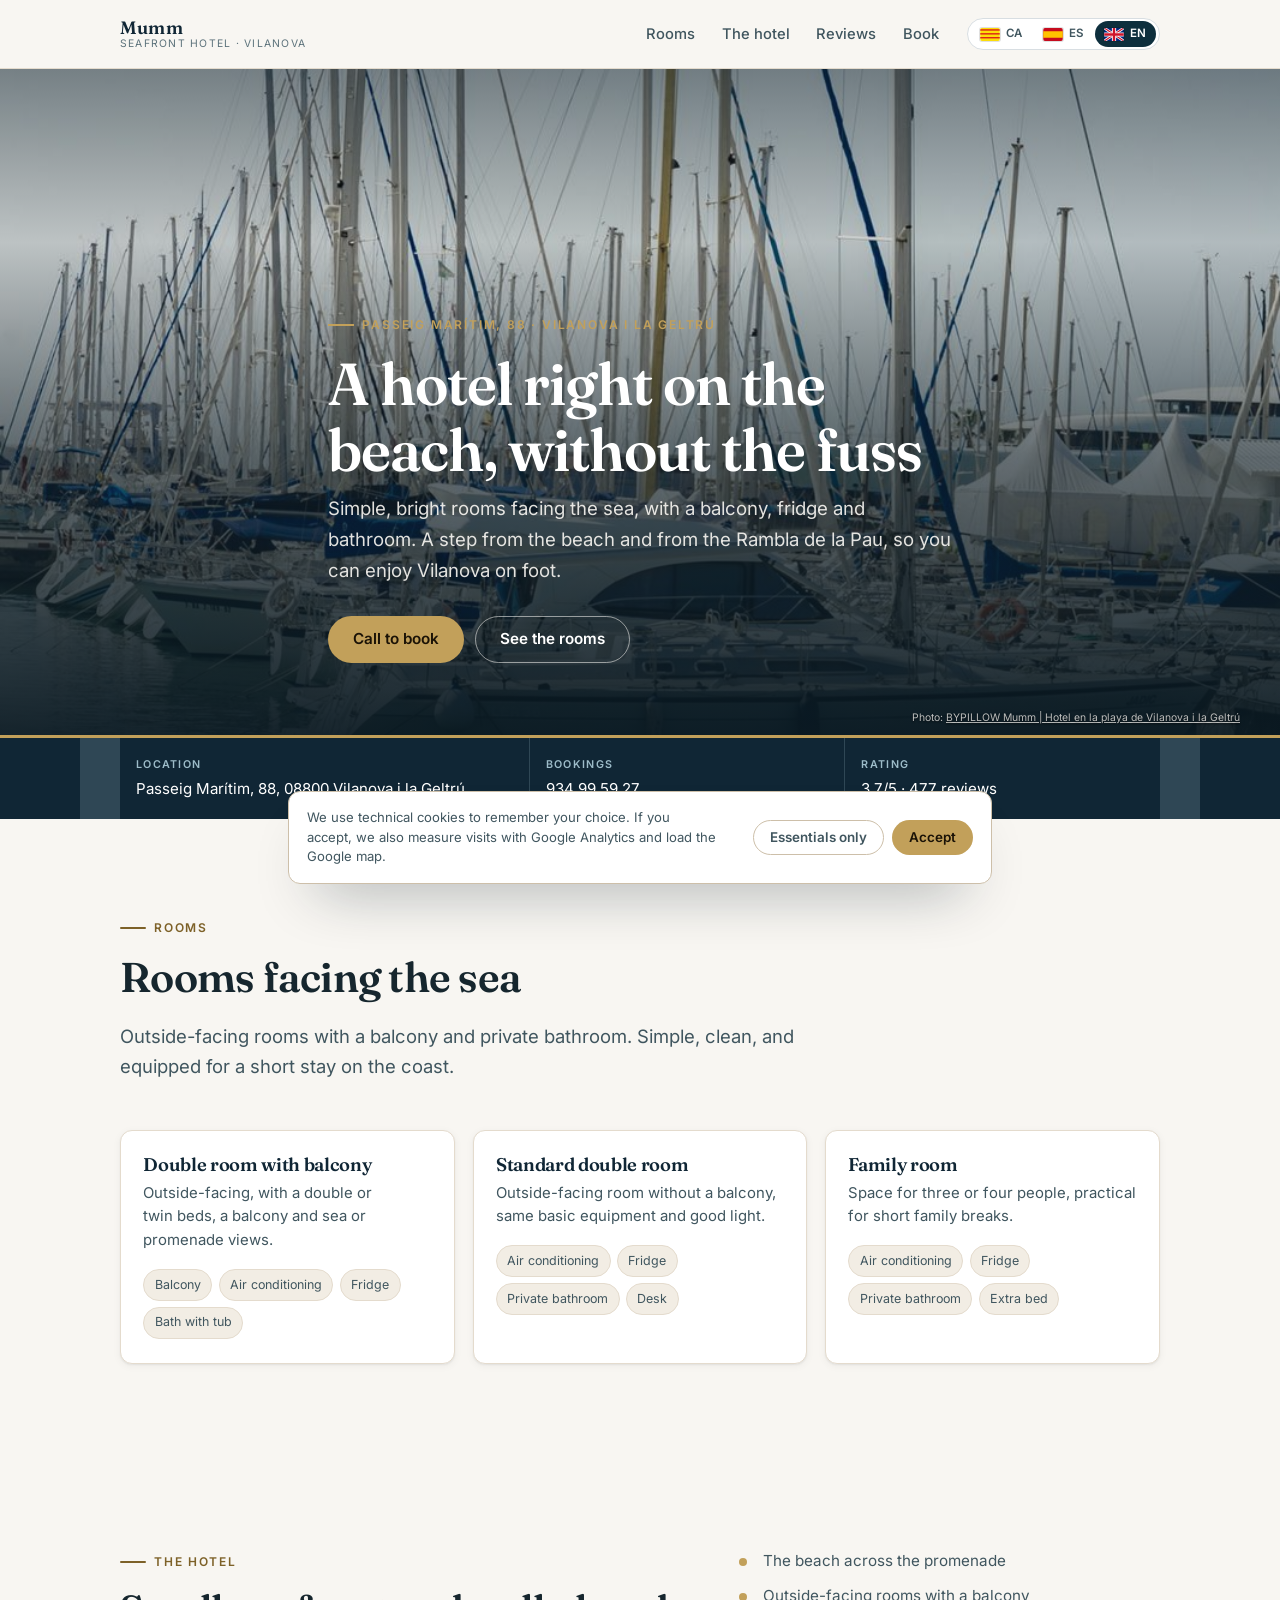
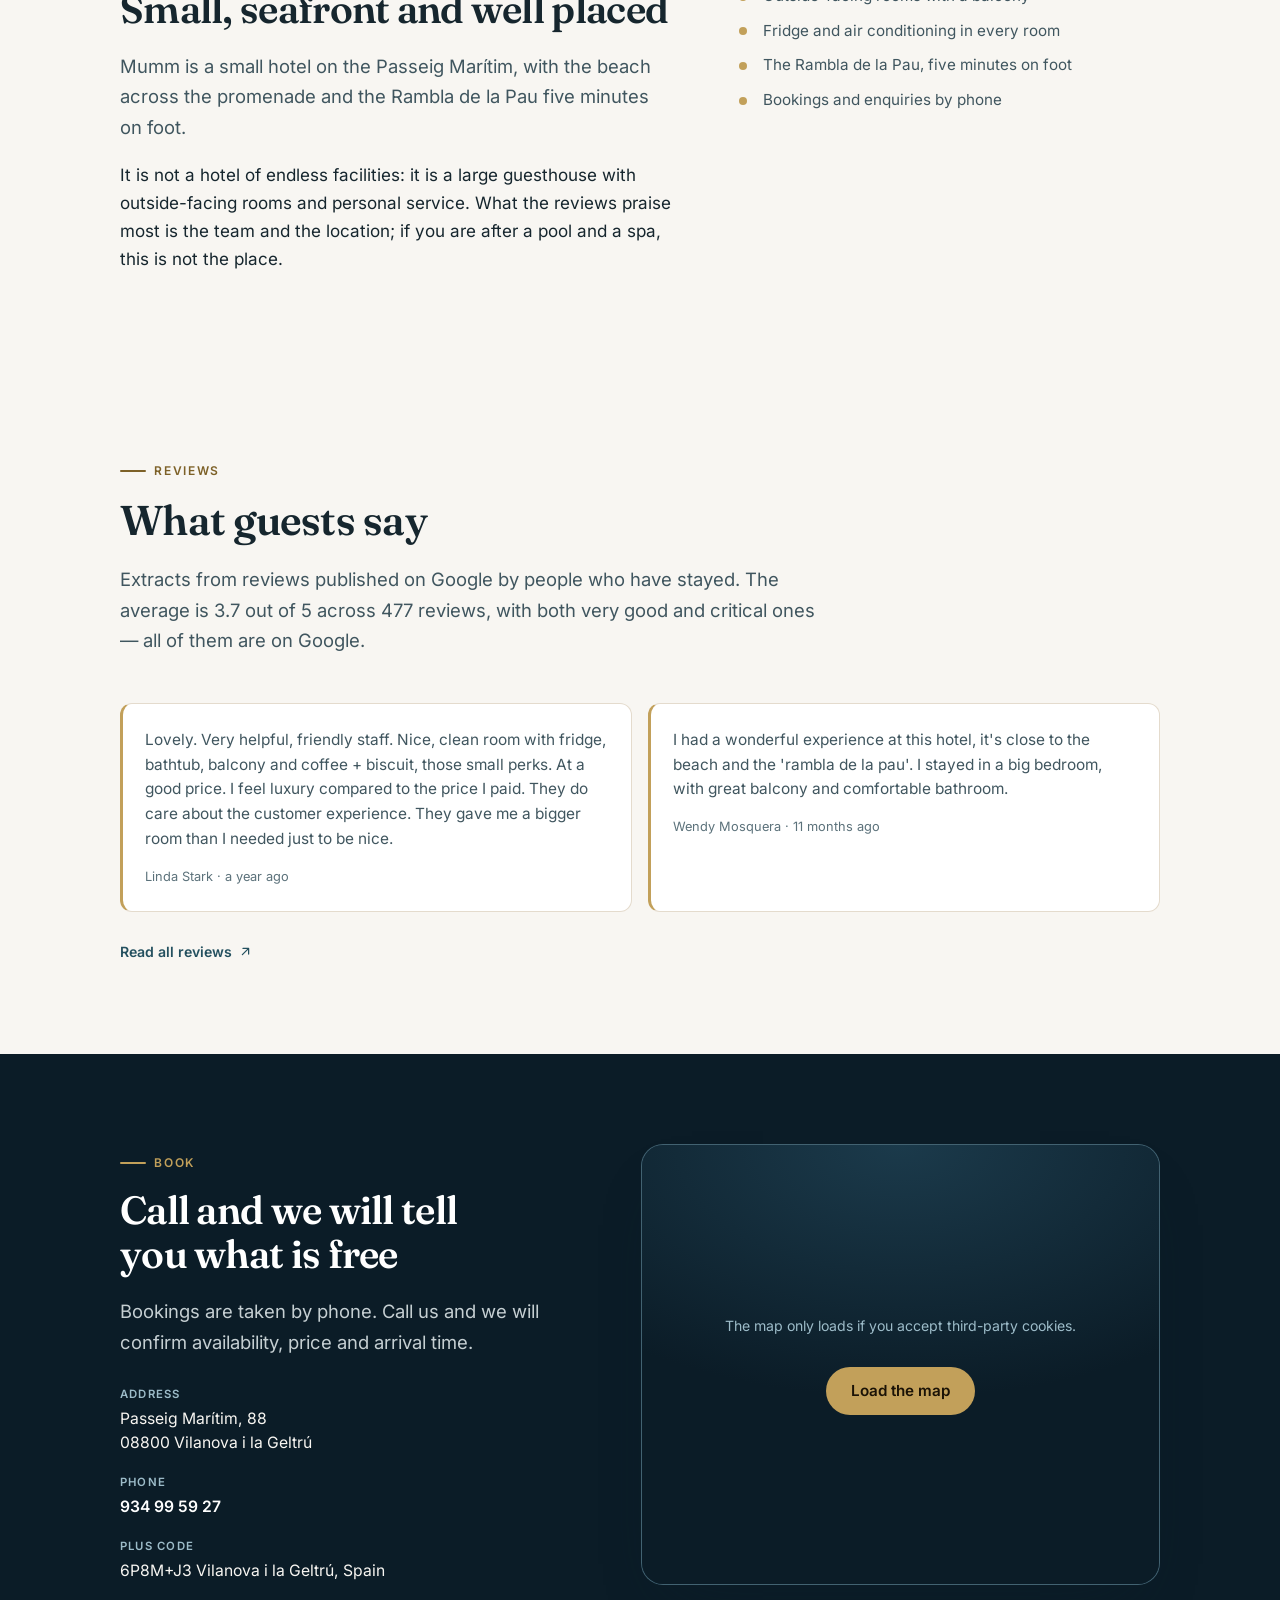
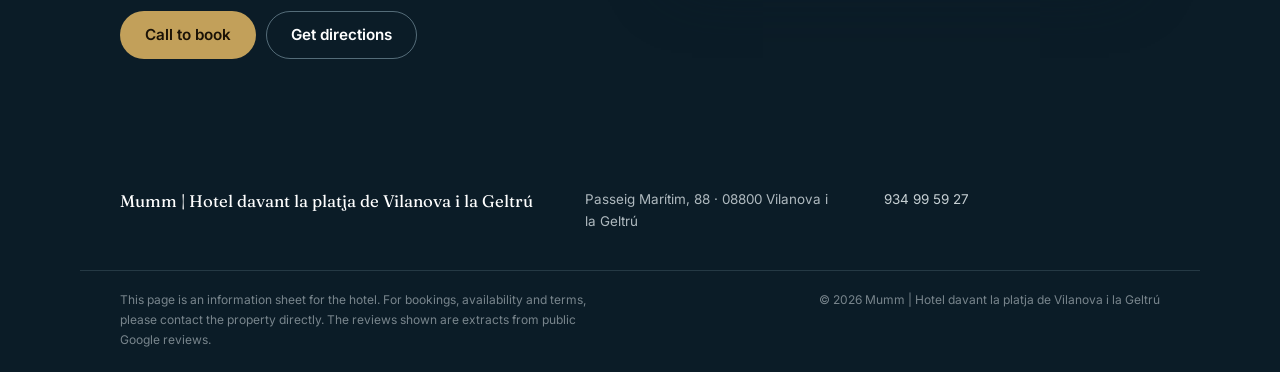
==== commit 8d602f3a: "Vendor the shared UI components and drop the local copies" ====
--- a/en/index.html
+++ b/en/index.html
@@ -37,6 +37,7 @@
 <link rel="manifest" href="../site.webmanifest">
 <link rel="preload" href="../assets/fonts/fraunces-latin.woff2" as="font" type="font/woff2" crossorigin>
 <link rel="preload" href="../assets/fonts/inter-latin.woff2" as="font" type="font/woff2" crossorigin>
+<link rel="stylesheet" href="../assets/css/components.css">
 <link rel="stylesheet" href="../assets/css/styles.css">
 
 <script>
@@ -319,6 +320,7 @@
   </div>
 </div>
 
+<script src="../assets/js/components.js" defer></script>
 <script src="../assets/js/main.js" defer></script>
 </body>
 </html>
--- a/assets/css/components.css
+++ b/assets/css/components.css
@@ -0,0 +1,138 @@
+/* ==========================================================================
+   Shared UI components — the canonical source for every generated site.
+   Repo: yourdataweb/site-components
+   Vendored into each site at assets/css/components.css and pinned by
+   src/components.lock (sha256). Do not edit the copy inside a site: change
+   this file, bump VERSION, and re-run scripts/sync-shared.mjs everywhere.
+
+   Each site sets only the custom properties; the rules stay identical, so a
+   fix here reaches every site instead of drifting into eight variants.
+   ========================================================================== */
+
+/* ---------- visually hidden, but readable by assistive tech ---------- */
+.sr-only {
+  position: absolute;
+  width: 1px;
+  height: 1px;
+  padding: 0;
+  margin: -1px;
+  overflow: hidden;
+  clip: rect(0 0 0 0);
+  white-space: nowrap;
+  border: 0;
+}
+
+/* ---------- skip link ---------- */
+.skip-link {
+  position: absolute;
+  left: -9999px;
+  top: 0;
+  z-index: 100;
+  padding: .75rem 1.25rem;
+  border-radius: 0 0 6px 0;
+  background: var(--shared-ink, #10222a);
+  color: #fff;
+  text-decoration: none;
+}
+.skip-link:focus { left: 0; }
+
+/* ---------- language switch ----------
+   Site overrides, set in its own :root:
+     --langs-bg --langs-border --langs-ink --langs-active-bg --langs-active-ink
+   Geometry is fixed on purpose: a flags-only variant made the pill narrower
+   than the flag plus its padding, so the active background bled past the flag,
+   and a per-site height meant the bar never aligned with the button beside it.
+   -------------------------------------------------------------------------- */
+.langs {
+  display: inline-flex;
+  align-items: center;
+  gap: 2px;
+  height: 32px;
+  padding: 0 3px;
+  border: 1px solid var(--langs-border, #d8dee2);
+  border-radius: 999px;
+  background: var(--langs-bg, #fff);
+  box-sizing: border-box;
+}
+.langs__link {
+  display: inline-flex;
+  align-items: center;
+  justify-content: center;
+  gap: 6px;
+  height: 26px;
+  padding: 0 9px;
+  border-radius: 999px;
+  text-decoration: none;
+  line-height: 1;
+  color: var(--langs-ink, #40565f);
+  transition: background-color .15s ease, color .15s ease;
+}
+.langs__link:hover { background: rgba(0, 0, 0, .06); }
+.langs__link[aria-current="true"] {
+  background: var(--langs-active-bg, #0e2f3d);
+  color: var(--langs-active-ink, #fff);
+}
+.langs__link[aria-current="true"]:hover { background: var(--langs-active-bg, #0e2f3d); }
+
+/* The flag markup is a bare <svg> with only a viewBox, so it sizes itself and
+   would overflow the pill; the box is a hard size that clips it. */
+.langs__flag {
+  display: block;
+  flex: none;
+  width: 20px;
+  height: 13px;
+  border-radius: 2px;
+  overflow: hidden;
+  box-shadow: 0 0 0 1px rgba(0, 0, 0, .12);
+}
+.langs__flag svg {
+  display: block;
+  width: 20px;
+  height: 13px;
+}
+.langs__code {
+  font-size: .72rem;
+  font-weight: 600;
+  letter-spacing: .05em;
+  text-transform: uppercase;
+}
+
+@media (max-width: 420px) {
+  .langs { height: 30px; }
+  .langs__link { height: 24px; padding: 0 7px; gap: 5px; }
+  .langs__code { font-size: .68rem; }
+}
+
+/* ---------- reveal on scroll ----------
+   Only hidden when the script has marked the document: with JS blocked the
+   content stays visible instead of every block sitting at opacity 0. */
+html.js .reveal {
+  opacity: 0;
+  transform: translateY(16px);
+  transition: opacity .55s ease, transform .55s cubic-bezier(.22, 1, .36, 1);
+}
+html.js .reveal.is-visible { opacity: 1; transform: none; }
+@media (prefers-reduced-motion: reduce) {
+  html.js .reveal { opacity: 1; transform: none; transition: none; }
+}
+
+/* ---------- invariants ----------
+   Restated last so a site's own stylesheet cannot quietly change them. The
+   earlier language-switch bugs came from per-site geometry, not from colour. */
+.langs {
+  height: 32px;
+  padding: 0 3px;
+  gap: 2px;
+  border-radius: 999px;
+  border: 1px solid var(--langs-border, #d8dee2);
+  background: var(--langs-bg, #fff);
+  box-sizing: border-box;
+}
+.langs__link { height: 26px; padding: 0 9px; gap: 6px; border-radius: 999px; }
+.langs__flag { width: 20px; height: 13px; overflow: hidden; flex: none; }
+.langs__flag svg { width: 20px; height: 13px; display: block; }
+
+@media (max-width: 420px) {
+  .langs { height: 30px; }
+  .langs__link { height: 24px; padding: 0 7px; gap: 5px; }
+}
--- a/assets/css/styles.css
+++ b/assets/css/styles.css
@@ -195,8 +195,6 @@
 .cookies__a .btn--ghost { border-color:var(--shell-300); color:var(--ink-soft); }
 
 /* ---------- reveal ---------- */
-html.js .reveal { opacity:0; transform:translateY(16px); transition:opacity .55s ease,transform .55s cubic-bezier(.22,1,.36,1); }
-html.js .reveal.is-visible { opacity:1; transform:none; }
 @media (prefers-reduced-motion:reduce) {
   html { scroll-behavior:auto; }
   .reveal { opacity:1; transform:none; transition:none; }
@@ -234,88 +232,12 @@
   .reveal { opacity:1 !important; transform:none !important; }
 }
 
-/* ==========================================================================
-   Language switch — the one canonical toolbar used by every site.
-   Change only the four custom properties at the top; never re-implement it.
-
-   Why it is written this way:
-   - a fixed 20x13 box with overflow:hidden, so a flag can never bleed out of
-     its pill (the inner SVG has no width/height of its own);
-   - the code label is always present, which keeps every pill the same width and
-     stops the narrow flags-only variant from looking misaligned;
-   - the active pill uses its own background, never a border, so no 1px seam
-     appears between adjacent pills;
-   - height is fixed, so the toolbar aligns with the phone button beside it.
-   ========================================================================== */
-
-.langs {
-  --langs-bg: #ffffff;
-  --langs-border: #cdbfa9;
-  --langs-ink: #40565f;
-  --langs-active-bg: #102635;
-  --langs-active-ink: #ffffff;
-
-  display: inline-flex;
-  align-items: center;
-  gap: 2px;
-  height: 32px;
-  padding: 0 3px;
-  border: 1px solid var(--langs-border);
-  border-radius: 999px;
-  background: var(--langs-bg);
-  box-sizing: border-box;
-}
-
-.langs__link {
-  display: inline-flex;
-  align-items: center;
-  justify-content: center;
-  gap: 6px;
-  height: 26px;
-  padding: 0 9px;
-  border-radius: 999px;
-  text-decoration: none;
-  line-height: 1;
-  color: var(--langs-ink);
-  /* A hairline of the same colour as the background prevents the sub-pixel
-     seam some browsers draw between adjacent rounded pills. */
-  transition: background-color .15s ease, color .15s ease;
-}
-.langs__link:hover { background: rgba(0, 0, 0, .06); }
-.langs__link[aria-current="true"] {
-  background: var(--langs-active-bg);
-  color: var(--langs-active-ink);
-}
-.langs__link[aria-current="true"]:hover { background: var(--langs-active-bg); }
+
+
 
 /* The flag box is a hard size with clipping: an SVG with only a viewBox renders
    at its intrinsic size and would otherwise overflow the pill. */
-.langs__flag {
-  display: block;
-  flex: none;
-  width: 20px;
-  height: 13px;
-  border-radius: 2px;
-  overflow: hidden;
-  box-shadow: 0 0 0 1px rgba(0, 0, 0, .12);
-}
-.langs__flag svg {
-  display: block;
-  width: 20px;
-  height: 13px;
-}
-
-.langs__code {
-  font-size: .72rem;
-  font-weight: 600;
-  letter-spacing: .05em;
-  text-transform: uppercase;
-}
+
 
 /* On narrow screens the code alone is not enough to identify a language for a
    screen reader, but the visible pill can drop to flag + code compactly. */
-@media (max-width: 420px) {
-  .langs { height: 30px; }
-  .langs__link { height: 24px; padding: 0 7px; gap: 5px; }
-  .langs__code { font-size: .68rem; }
-}
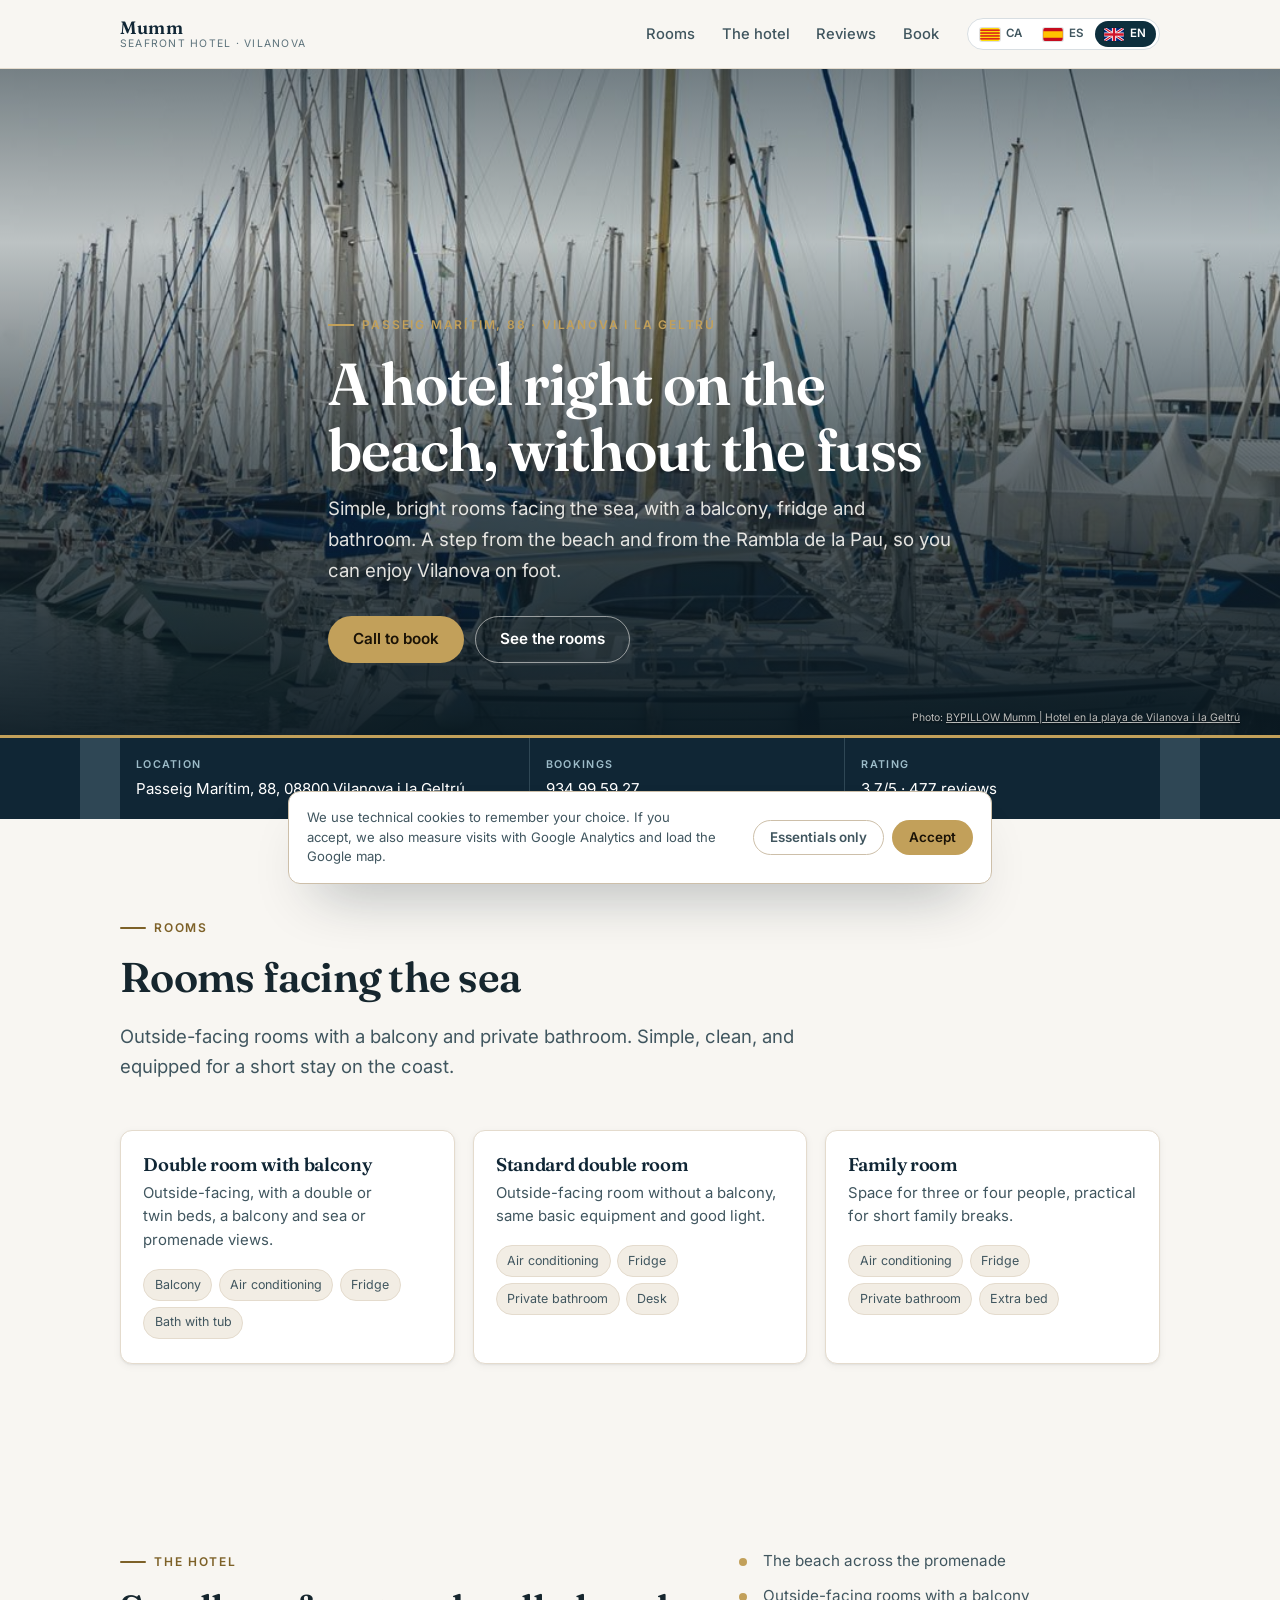
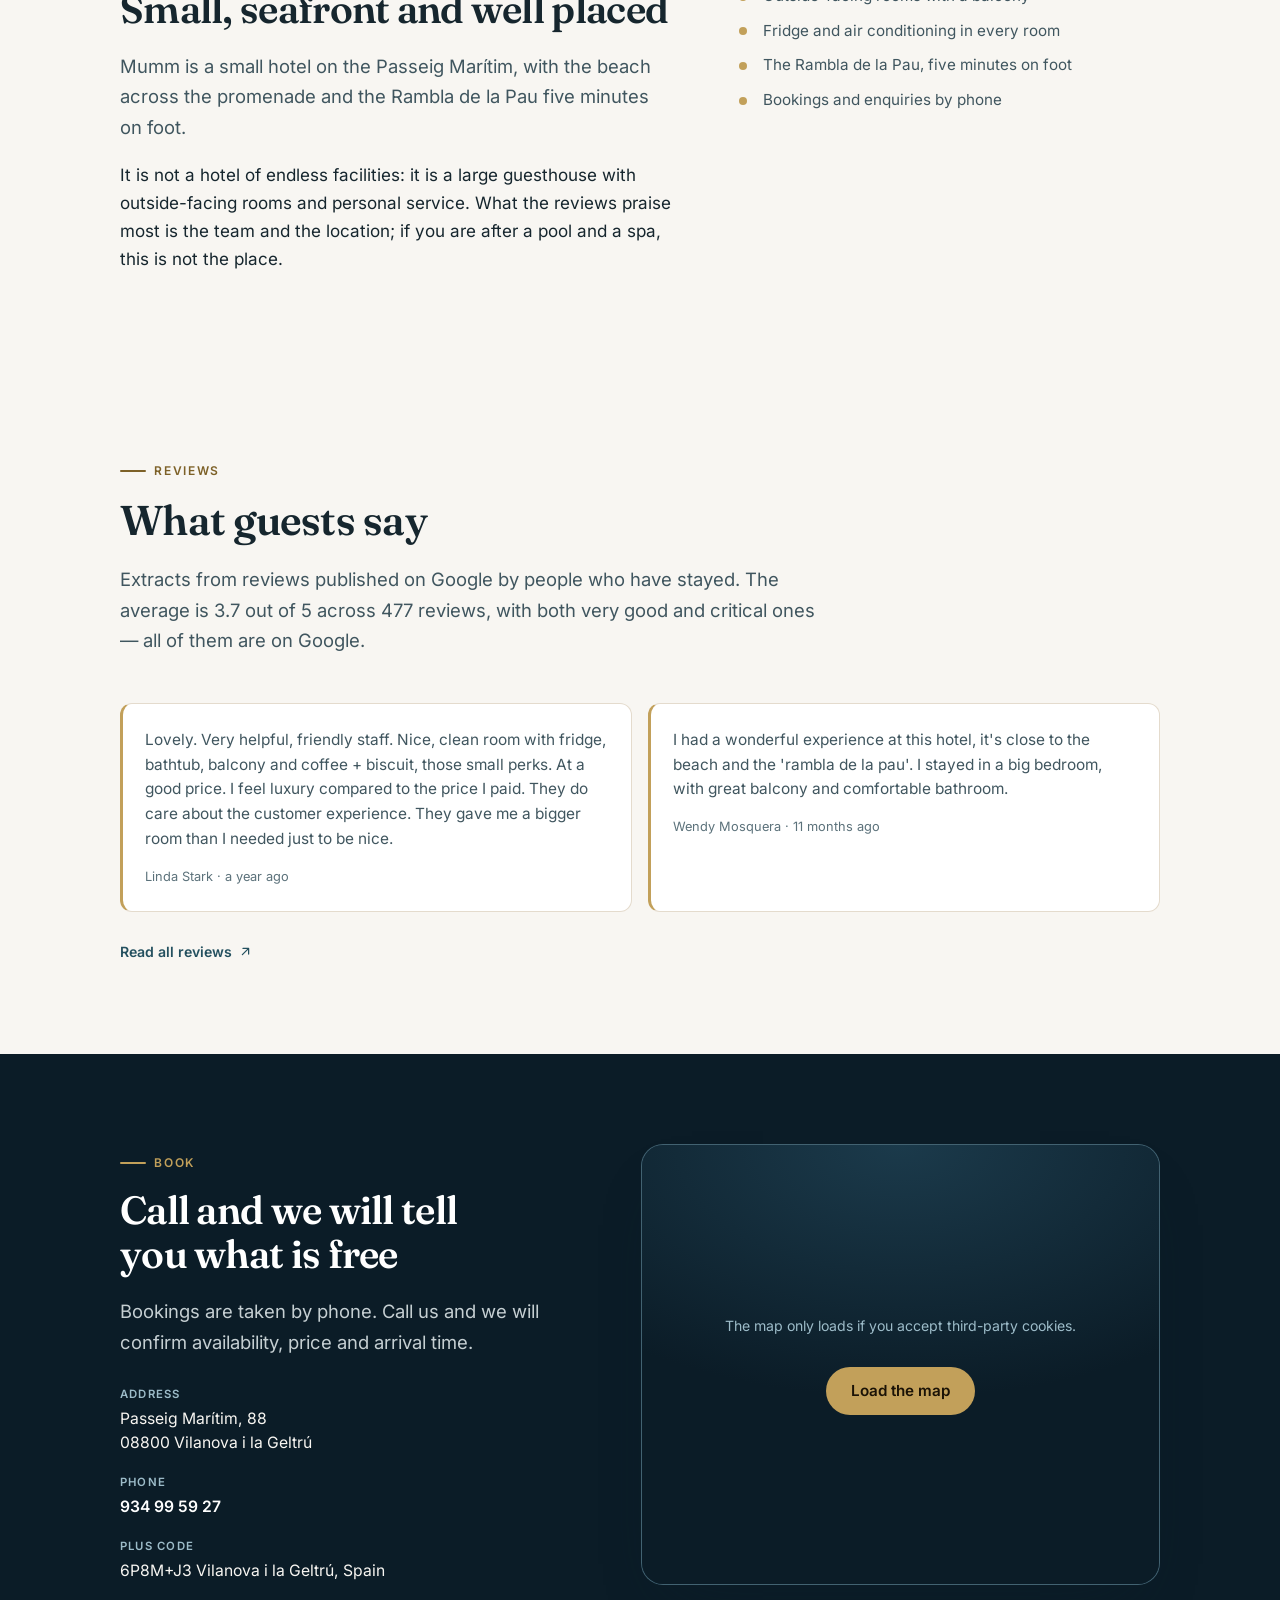
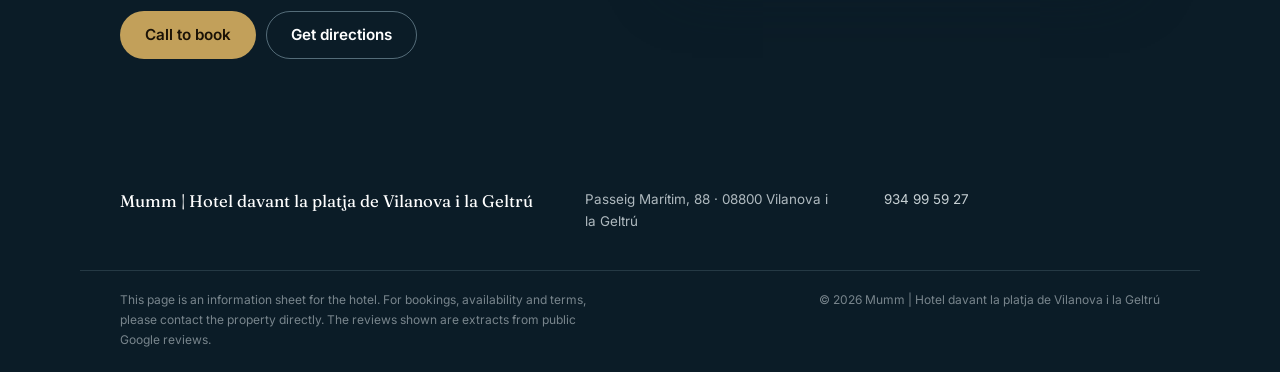
==== commit 972bb429: "Fix the Catalan flag: four evenly spaced red stripes" ====
--- a/en/index.html
+++ b/en/index.html
@@ -115,7 +115,7 @@
       <nav class="langs" aria-label="Change language">
         
         <a class="langs__link" href="../" hreflang="ca" lang="ca">
-          <span class="langs__flag" aria-hidden="true"><svg viewBox="0 0 24 16"><rect width="24" height="16" fill="#fcdd09"/><g fill="#da121a"><rect y="1.6" width="24" height="1.6"/><rect y="6.4" width="24" height="1.6"/><rect y="11.2" width="24" height="1.6"/></g></svg></span>
+          <span class="langs__flag" aria-hidden="true"><svg viewBox="0 0 24 16"><rect width="24" height="16" fill="#fcdd09"/><g fill="#da121a"><rect y="1.7778" width="24" height="1.7778"/><rect y="5.3334" width="24" height="1.7778"/><rect y="8.889" width="24" height="1.7778"/><rect y="12.4446" width="24" height="1.7778"/></g></svg></span>
           <span class="langs__code">ca</span>
           <span class="sr-only">Català</span>
         </a>
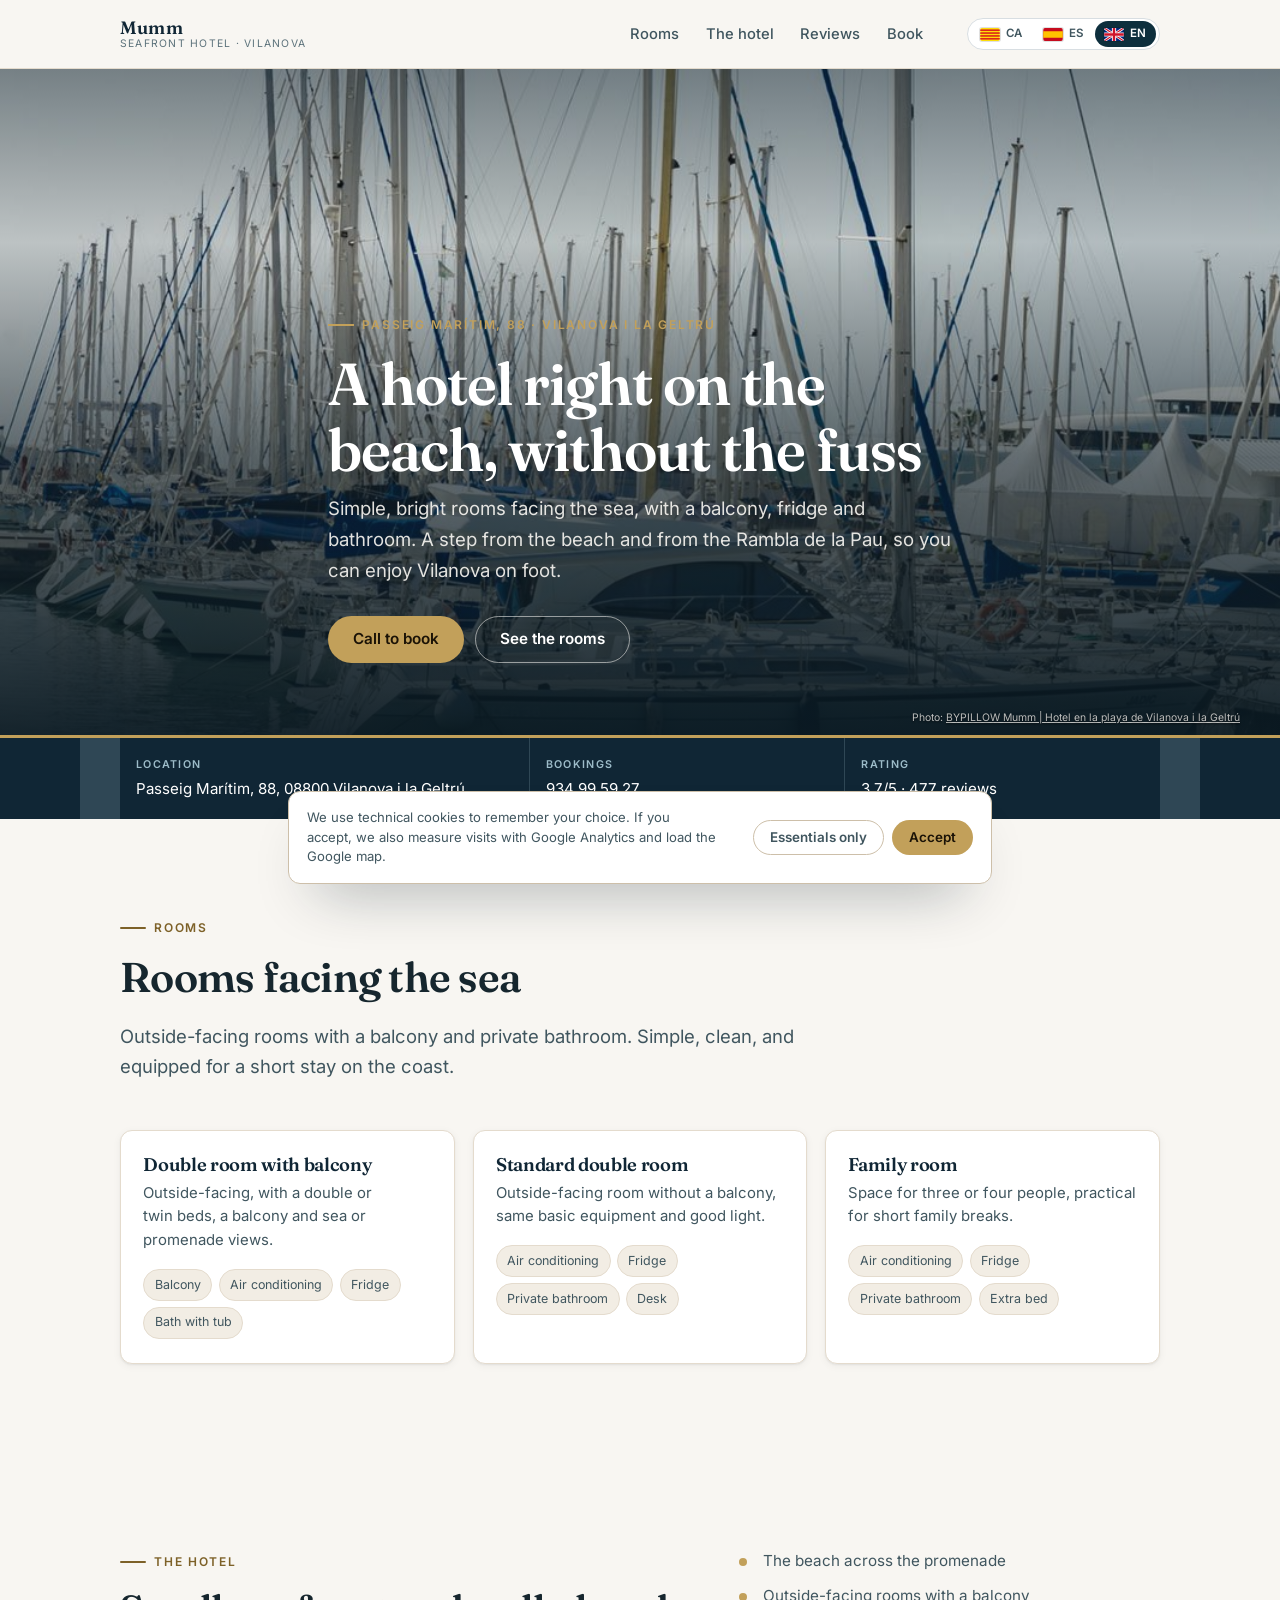
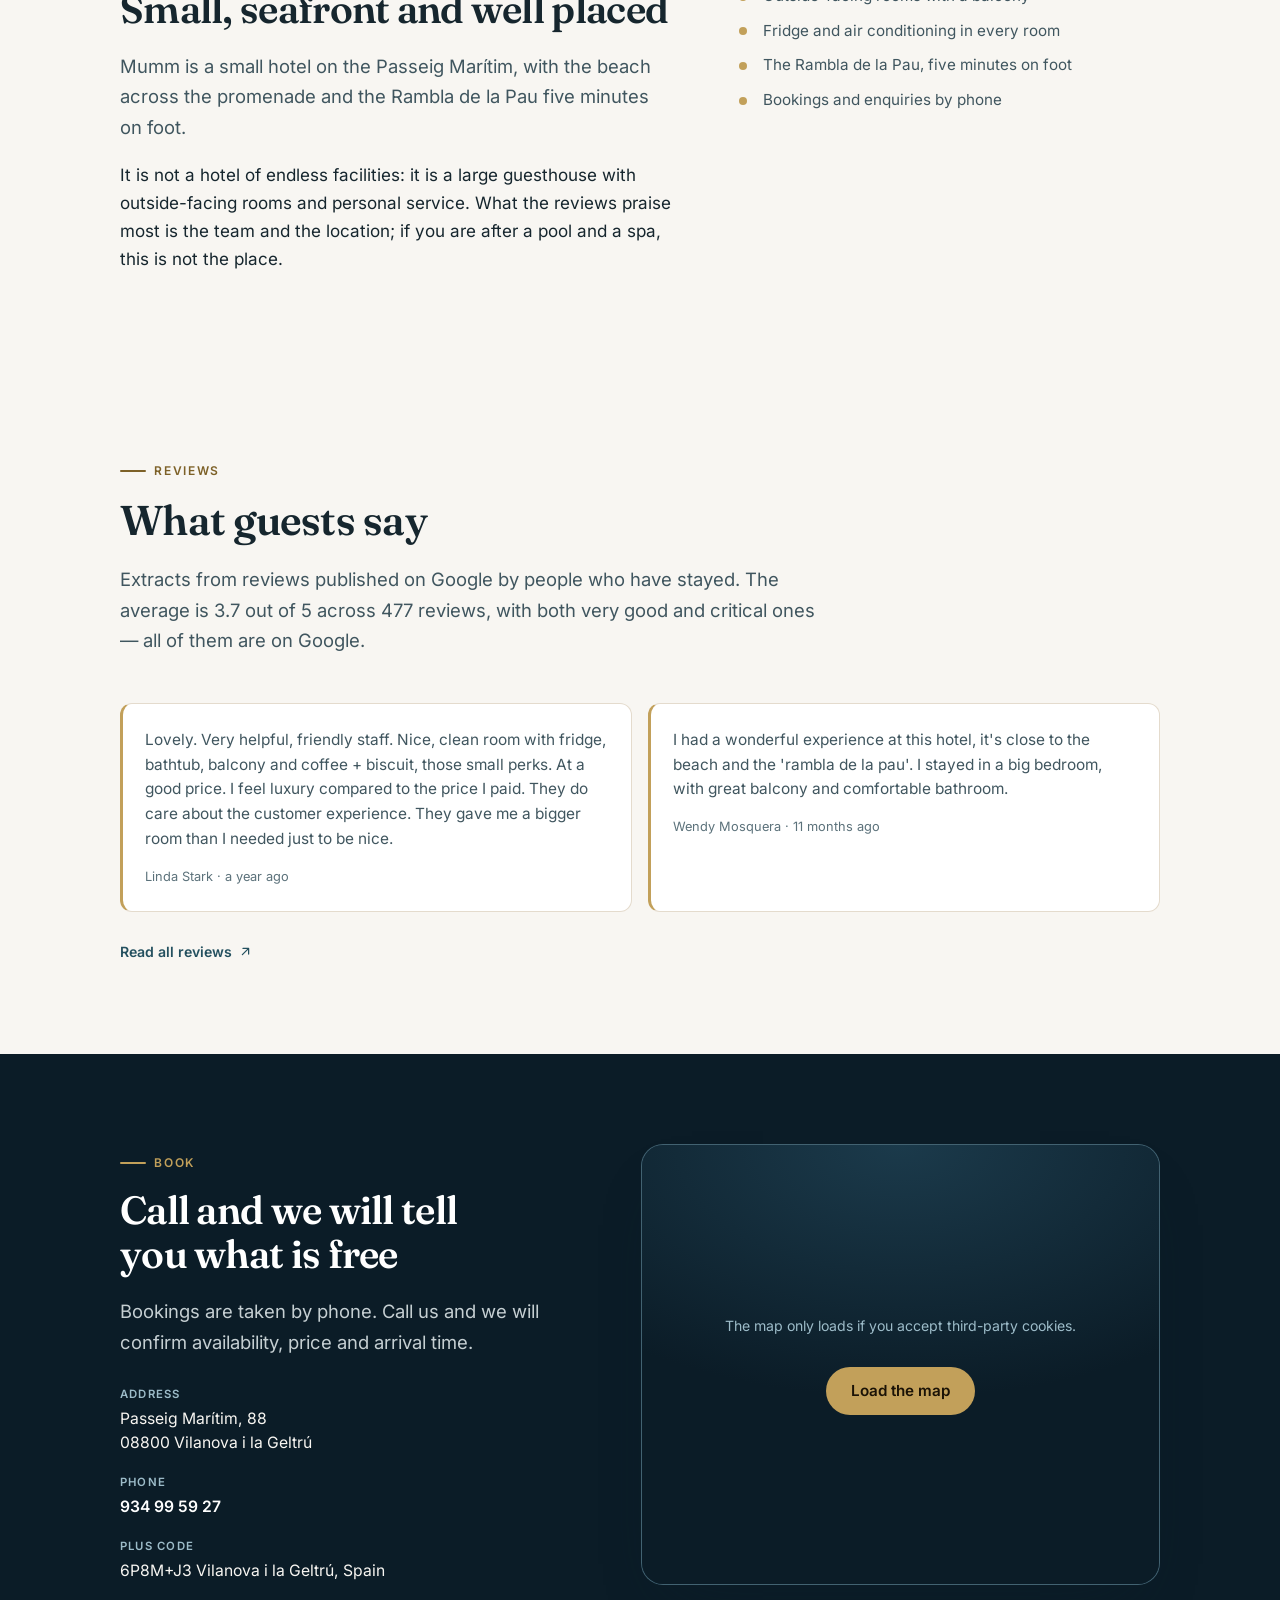
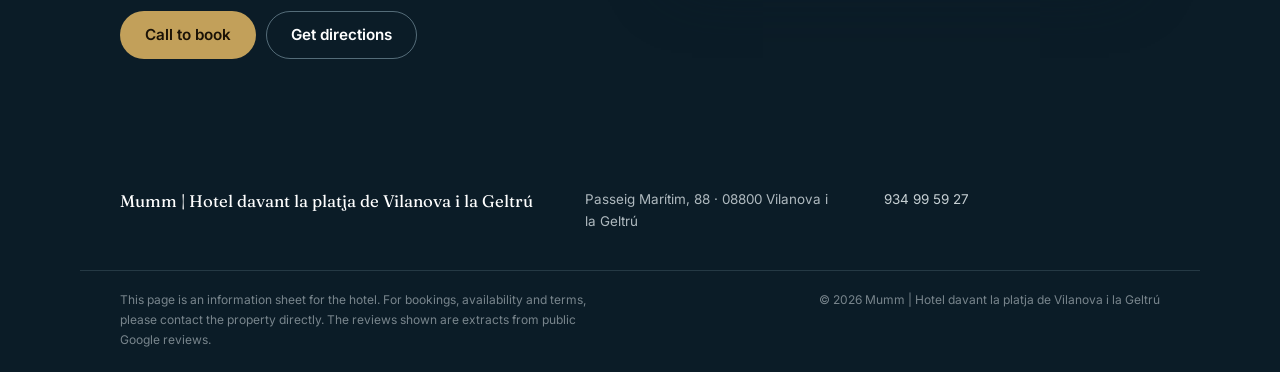
==== commit 8bf515cd: "Header: one toolbar row for name, menu and language switch The header put the language switch in the" ====
--- a/en/index.html
+++ b/en/index.html
@@ -38,6 +38,7 @@
 <link rel="preload" href="../assets/fonts/fraunces-latin.woff2" as="font" type="font/woff2" crossorigin>
 <link rel="preload" href="../assets/fonts/inter-latin.woff2" as="font" type="font/woff2" crossorigin>
 <link rel="stylesheet" href="../assets/css/components.css">
+<link rel="stylesheet" href="../assets/css/header-tools.css">
 <link rel="stylesheet" href="../assets/css/styles.css">
 
 <script>
@@ -322,5 +323,6 @@
 
 <script src="../assets/js/components.js" defer></script>
 <script src="../assets/js/main.js" defer></script>
+<script src="../assets/js/header-tools.js" defer></script>
 </body>
 </html>
--- a/assets/css/header-tools.css
+++ b/assets/css/header-tools.css
@@ -0,0 +1,164 @@
+/* ==========================================================================
+   Shared header toolbar — one row at every width.
+   Repo: yourdataweb/site-components
+   Vendored into each site at assets/css/header-tools.css and pinned by
+   src/components.lock.
+
+   Anatomy this operates on (built by header-tools.js):
+     <header ...>
+       <div class="wrap">                     existing inner wrapper
+         <a class="brand">[mark]<span class="sm-name">Business</span></a>
+         <nav id="site-nav">…</nav>           drawer on mobile
+         <button class="nav-toggle">…</button>
+         <div class="sm-tools">               created by the script
+           <nav class="langs">…</nav>
+           <button class="nav-toggle">…</button>
+         </div>
+       </div>
+     </header>
+
+   Goal: name, menu button and language switch share one row, vertically centred,
+   with real gutters. The name is the only flexible item, so a long business name
+   truncates instead of pushing the tools onto a second row.
+   ========================================================================== */
+
+/* A header inner that wraps is the original defect: the address line and the
+   switch fell onto a second row and the bar grew to twice its height. Once the
+   toolbar is in place there is one row by construction, so wrapping is off. */
+.has-tools [data-tools] > .wrap,
+.has-tools [data-tools] > .shell,
+.has-tools [data-tools] > .container,
+.has-tools [data-tools][class*="inner"] {
+  flex-wrap: nowrap;
+}
+
+/* The tools container is the anchor: it sits at the right edge of the bar. */
+.sm-tools {
+  display: flex;
+  align-items: center;
+  gap: .5rem;
+  /* Never grows; may shrink only as a last resort. The identity owns the flexible
+     slot, so the row cannot become wider than the viewport. */
+  flex: none;
+  max-width: 100%;
+  margin-left: auto;
+}
+
+/* Anything still marked as "belongs on the bar" is aligned to the same centre line,
+   so a switch left outside .sm-tools cannot drift a few pixels off the button. */
+.has-tools .langs,
+.has-tools .nav-toggle,
+.has-tools .navbtn {
+  align-self: center;
+}
+
+/* The name is the only item allowed to shrink. min-width:0 is what actually lets
+   flex truncate instead of overflowing; without it the text refuses to compress
+   and shoves the tools off the row. */
+.sm-parent-safe {
+  min-width: 0;
+}
+
+.has-tools .sm-name {
+  display: block;
+  min-width: 0;
+  overflow: hidden;
+  text-overflow: ellipsis;
+  white-space: nowrap;
+}
+
+/* The identity link wraps the mark and the name; it must be able to shrink while
+   the mark itself never does. Sites that put `margin-right: auto` on the brand to
+   push the switch away are neutralised: the toolbar owns that spacing now, and the
+   leftover margin was what made one header 98px tall. */
+.has-tools .sm-name {
+  /* A long single word ("BRASPAÑA") contributes its full width as min-content and
+     forces the row wider. Capping it is what lets the toolbar keep its place. */
+  max-width: 100%;
+}
+
+.has-tools .brand,
+.has-tools .identity,
+.has-tools .marchio,
+.has-tools .logo,
+.has-tools .mark,
+.has-tools .sign {
+  margin-right: 0;
+}
+.has-tools .sm-name {
+  /* A long single word ("BRASPAÑA") contributes its full width as min-content and
+     forces the row wider. Capping it is what lets the toolbar keep its place. */
+  max-width: 100%;
+}
+
+.has-tools .brand,
+.has-tools .identity,
+.has-tools .marchio,
+.has-tools .logo,
+.has-tools .sign {
+  flex: 1 1 auto;
+  min-width: 0;
+}
+
+.has-tools .sm-mark,
+.has-tools .brand__mark,
+.has-tools .identity__mark,
+.has-tools .marchio__mark,
+.has-tools .logo__mark,
+.has-tools .mark__mark,
+.has-tools .sign__mark,
+.has-tools .brand-mark {
+  flex: none;
+}
+
+/* ---------------------------------------------------------------- mobile
+   Below the drawer breakpoint the bar carries three things in ~330 px of space:
+   prune the name to one line at a smaller size, keep the mark visible, and keep
+   the switch on 30 px so it lines up with a 38 px button without dominating. */
+@media (max-width: 860px) {
+  /* The address strip repeats the footer and the contact block; on a phone it is
+     what pushes the bar down and leaves the tools on a second line. */
+  .sm-strip-note {
+    display: none;
+  }
+
+  /* A phone link in the bar is redundant next to a call button in the hero and in
+     the contact block, and it is the widest thing in the toolbar. Drop it before
+     it costs the business its name. */
+  .sm-tools .head-phone,
+  .sm-tools .topbar__tel,
+  .sm-tools .header-phone {
+    display: none;
+  }
+
+  .has-tools .brand__sub,
+  .has-tools .identity__sub,
+  .has-tools .marchio__sub,
+  .has-tools .logo__sub,
+  .has-tools .mark__sub,
+  .has-tools .sign__sub,
+  .has-tools .brand-sub {
+    display: none;
+  }
+
+  .has-tools .sm-name {
+    font-size: 1rem;
+    line-height: 1.2;
+  }
+
+  .sm-tools {
+    gap: .4rem;
+  }
+}
+
+/* Very narrow: the mark plus a 6-character name plus two controls is the floor.
+   Tighten gutters rather than dropping the language switch — a visitor with a
+   phone is exactly who needs it. */
+@media (max-width: 380px) {
+  .sm-tools {
+    gap: .3rem;
+  }
+  .has-tools .sm-name {
+    font-size: .92rem;
+  }
+}
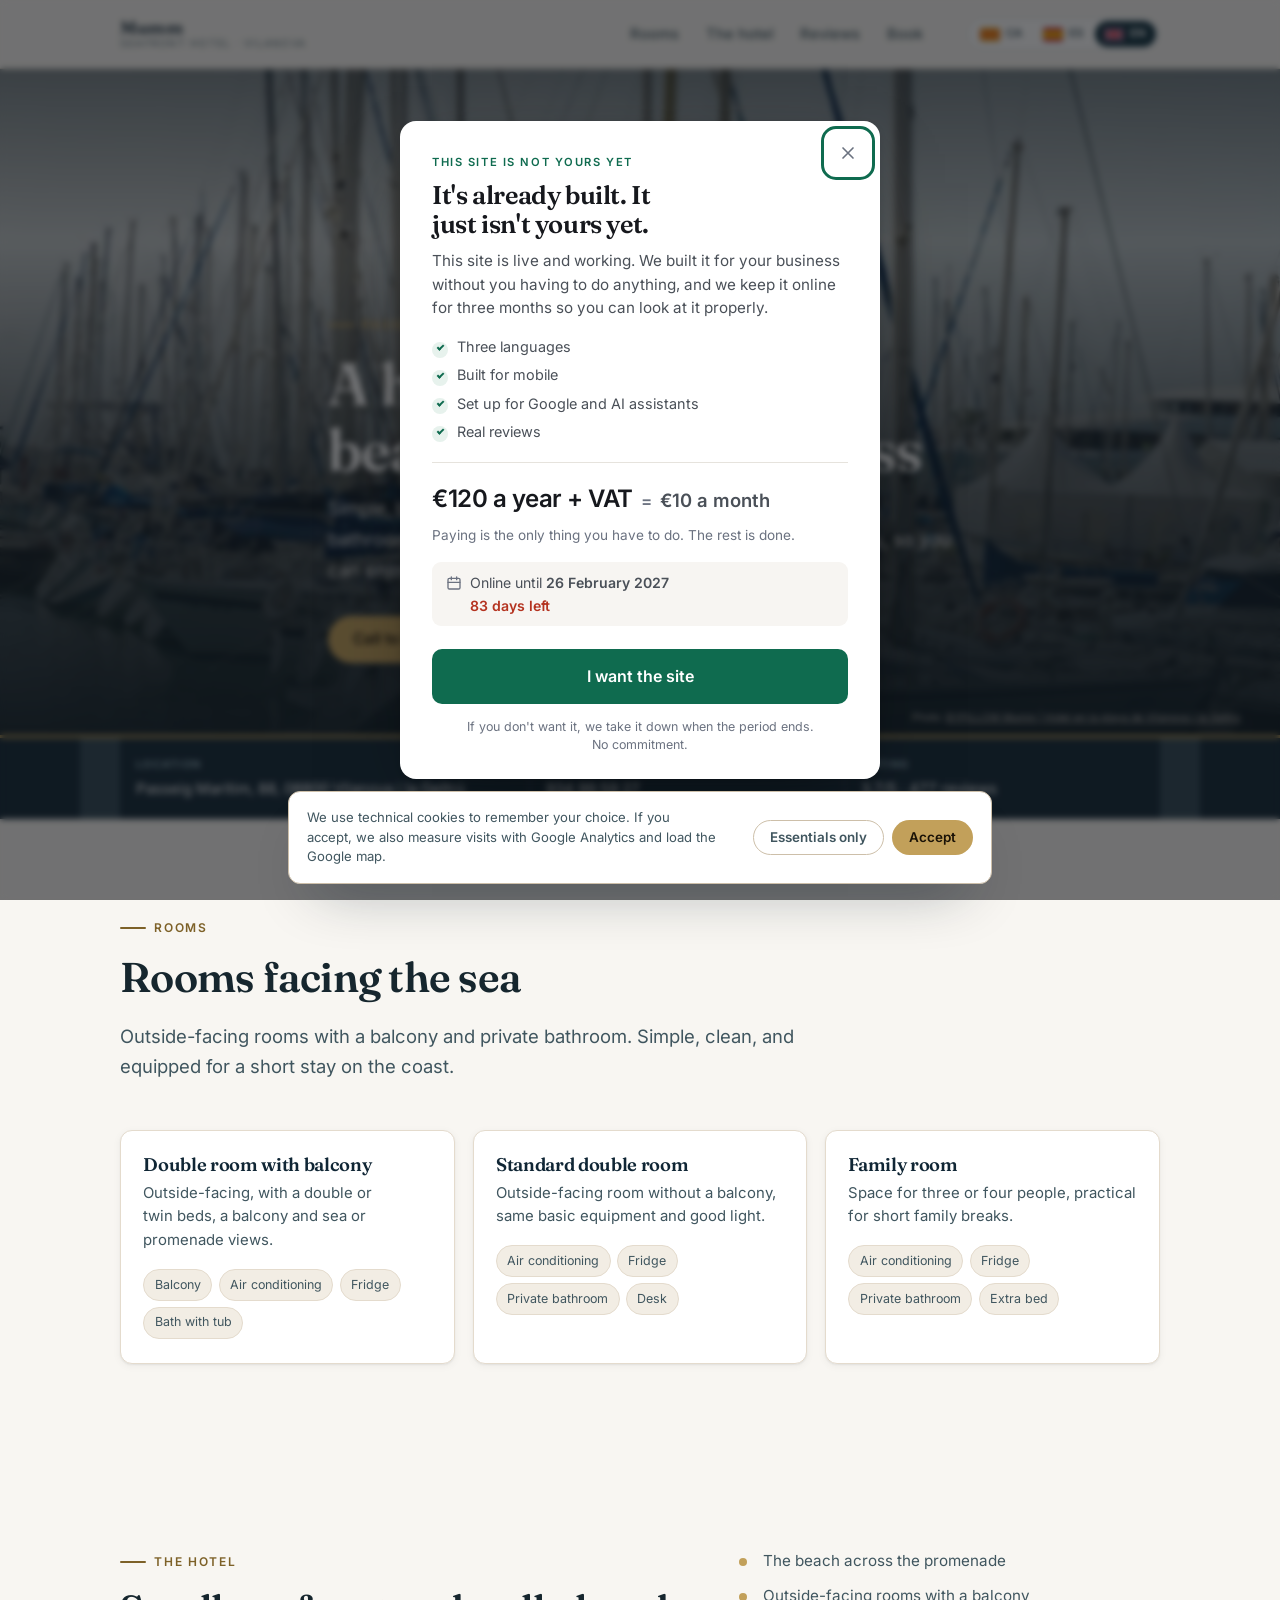
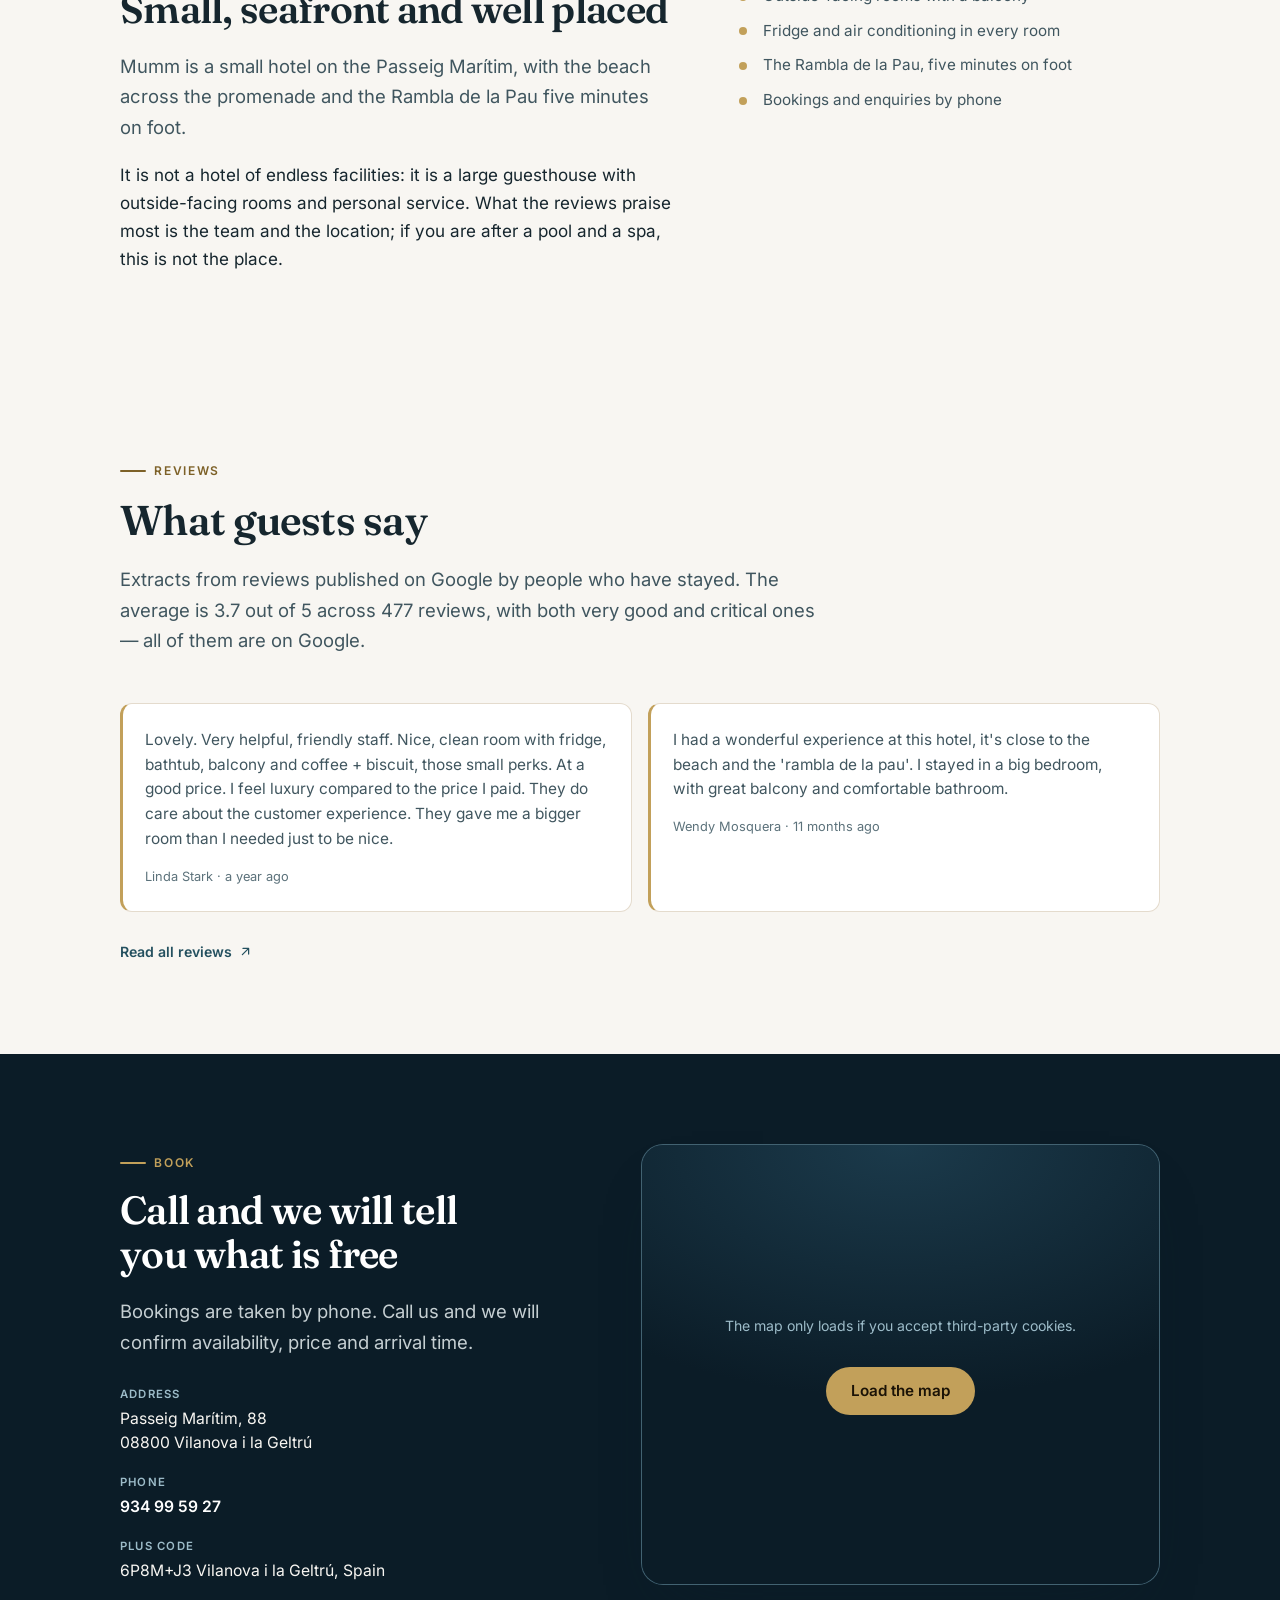
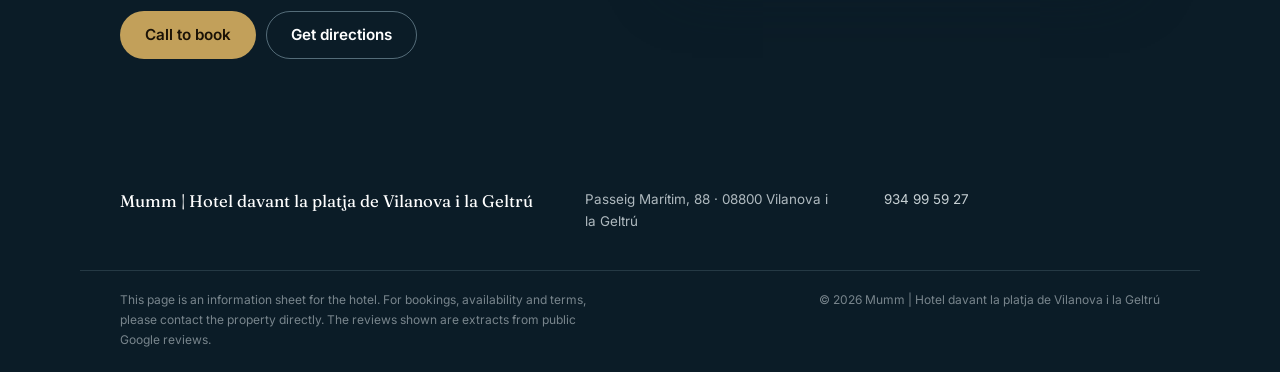
==== commit efd04f0a: "Offer panel: state the offer, take the decision Adds the branded offer dialog to every site: what th" ====
--- a/en/index.html
+++ b/en/index.html
@@ -40,6 +40,8 @@
 <link rel="stylesheet" href="../assets/css/components.css">
 <link rel="stylesheet" href="../assets/css/header-tools.css">
 <link rel="stylesheet" href="../assets/css/styles.css">
+<link rel="stylesheet" href="../assets/css/offer-panel.css">
+
 
 <script>
   (function () {
@@ -323,6 +325,10 @@
 
 <script src="../assets/js/components.js" defer></script>
 <script src="../assets/js/main.js" defer></script>
+
+<script type="application/json" id="sm-offer-config">{"offerEnds":"2027-02-26","offerEndsLabel":"26 February 2027","buyUrl":"","offerEmail":"","phoneE164":"+34934995927","copy":{"kicker":"This site is not yours yet","title":"It's already built. It just isn't yours yet.","lead":"This site is live and working. We built it for your business without you having to do anything, and we keep it online for three months so you can look at it properly.","features":["Three languages","Built for mobile","Set up for Google and AI assistants","Real reviews"],"priceYear":"€120 a year + VAT","priceMonth":"€10 a month","priceNote":"Paying is the only thing you have to do. The rest is done.","until":"Online until","days":"{n} days left","cta":"I want the site","buy":"I want the site","buyPhone":"Call and claim it","contact":"Talk to us","call":"Call us","close":"Close","pill":"This site is not yours yet","foot":"If you don't want it, we take it down when the period ends. No commitment."}}</script>
+<script src="../assets/js/offer-panel.js" defer></script>
+
 <script src="../assets/js/header-tools.js" defer></script>
 </body>
 </html>
--- a/assets/css/offer-panel.css
+++ b/assets/css/offer-panel.css
@@ -0,0 +1,313 @@
+/* ==========================================================================
+   Offer panel — the conversion surface for a site that is live but unbought.
+   Repo: yourdataweb/site-components
+   Vendored into each site at assets/css/offer-panel.css and pinned by
+   src/components.lock.
+
+   Colour strategy, and why:
+   - The site's own accent stays on the site. The panel uses a single high-contrast
+     action colour for the primary CTA and nothing else, so the eye has exactly one
+     place to go. Two competing accents is the most common reason a dialog gets read
+     and not acted on.
+   - The primary CTA is the only element on the panel with a filled background. The
+     secondary is a quiet outline: it must be findable, not tempting.
+   - Urgency is carried by a warm red *only* on the deadline line, never on the CTA.
+     A red button reads as error; a red date reads as a deadline.
+
+   The panel is an overlay, never the page: it can be closed and the site content is
+   untouched underneath.
+   ========================================================================== */
+
+html.sm-offer-open,
+html.sm-offer-open body {
+  overflow: hidden;
+}
+
+/* The cookie notice is a legal surface and must stay reachable while the panel is
+   open: a visitor cannot be asked to accept or decline tracking behind a modal. It
+   is raised above the backdrop and the panel never covers its bottom edge. */
+html.sm-offer-open #cookiebar,
+html.sm-offer-open .cookiebar,
+html.sm-offer-open #cookie-banner {
+  z-index: 300;
+}
+
+.sm-offer {
+  --offer-ink: #16181d;
+  --offer-ink-soft: #4a5058;
+  --offer-muted: #6b7280;
+  --offer-paper: #ffffff;
+  --offer-line: #e6e3dd;
+  --offer-action: #0f6b4f;      /* one action colour, WCAG AA on white at 5.9:1 */
+  --offer-action-hover: #0b5440;
+  --offer-urgent: #b4321f;      /* deadline only */
+
+  position: fixed;
+  inset: 0;
+  z-index: 200;
+  display: flex;
+  align-items: center;
+  justify-content: center;
+  padding: 1rem;
+  font-family: Inter, -apple-system, BlinkMacSystemFont, "Segoe UI", Roboto, sans-serif;
+  -webkit-font-smoothing: antialiased;
+}
+
+.sm-offer__backdrop {
+  position: absolute;
+  inset: 0;
+  background: rgba(16, 18, 22, .58);
+  backdrop-filter: blur(3px);
+}
+
+.sm-offer__panel {
+  position: relative;
+  width: min(100%, 30rem);
+  max-height: calc(100vh - 2rem);
+  overflow-y: auto;
+  background: var(--offer-paper);
+  color: var(--offer-ink);
+  border-radius: 16px;
+  padding: 2rem 2rem 1.5rem;
+  box-shadow: 0 30px 80px -32px rgba(0, 0, 0, .55), 0 2px 8px rgba(0, 0, 0, .10);
+  animation: sm-offer-in .28s cubic-bezier(.22, 1, .36, 1);
+}
+
+@keyframes sm-offer-in {
+  from { opacity: 0; transform: translateY(12px) scale(.985); }
+  to   { opacity: 1; transform: none; }
+}
+@media (prefers-reduced-motion: reduce) {
+  .sm-offer__panel { animation: none; }
+}
+
+/* Close: top-right, 44px hit area, muted but not hidden. */
+.sm-offer__close {
+  position: absolute;
+  top: .6rem;
+  right: .6rem;
+  width: 44px;
+  height: 44px;
+  display: inline-flex;
+  align-items: center;
+  justify-content: center;
+  border: 0;
+  border-radius: 10px;
+  background: transparent;
+  color: var(--offer-muted);
+  cursor: pointer;
+}
+.sm-offer__close:hover { background: #f3f1ed; color: var(--offer-ink); }
+.sm-offer__close:focus-visible { outline: 3px solid var(--offer-action); outline-offset: 2px; }
+
+.sm-offer__kicker {
+  margin: 0 0 .55rem;
+  font-size: .7rem;
+  font-weight: 700;
+  letter-spacing: .14em;
+  text-transform: uppercase;
+  color: var(--offer-action);
+}
+
+.sm-offer__title {
+  margin: 0 0 .6rem;
+  font-family: Fraunces, Georgia, serif;
+  font-size: 1.6rem;
+  line-height: 1.15;
+  letter-spacing: -.015em;
+  color: var(--offer-ink);
+  padding-right: 2rem;
+}
+
+.sm-offer__lead {
+  margin: 0 0 1.1rem;
+  font-size: .95rem;
+  line-height: 1.55;
+  color: var(--offer-ink-soft);
+}
+
+/* Feature list: scannable, checkmarks, no icons fighting for attention. */
+.sm-offer__features {
+  margin: 0 0 1.25rem;
+  padding: 0;
+  list-style: none;
+  display: grid;
+  gap: .45rem;
+}
+.sm-offer__feature {
+  position: relative;
+  padding-left: 1.55rem;
+  font-size: .9rem;
+  line-height: 1.45;
+  color: var(--offer-ink-soft);
+}
+.sm-offer__feature::before {
+  content: "";
+  position: absolute;
+  left: 0;
+  top: .28rem;
+  width: 1rem;
+  height: 1rem;
+  border-radius: 50%;
+  background: #e7f2ed;
+}
+.sm-offer__feature::after {
+  content: "";
+  position: absolute;
+  left: .29rem;
+  top: .47rem;
+  width: .42rem;
+  height: .24rem;
+  border-left: 2px solid var(--offer-action);
+  border-bottom: 2px solid var(--offer-action);
+  transform: rotate(-45deg);
+}
+
+/* Price: the yearly figure and its monthly equivalent bound by an equals sign, so
+   they cannot be read as two separate charges. */
+.sm-offer__price {
+  display: flex;
+  align-items: baseline;
+  flex-wrap: wrap;
+  gap: .5rem;
+  padding: 1rem 0 .2rem;
+  border-top: 1px solid var(--offer-line);
+}
+.sm-offer__price-year {
+  font-size: 1.5rem;
+  font-weight: 700;
+  letter-spacing: -.02em;
+  color: var(--offer-ink);
+}
+.sm-offer__price-eq {
+  font-size: 1.05rem;
+  font-weight: 700;
+  color: var(--offer-muted);
+}
+.sm-offer__price-month {
+  font-size: 1.15rem;
+  font-weight: 600;
+  color: var(--offer-ink-soft);
+}
+.sm-offer__price-note {
+  margin: .1rem 0 0;
+  font-size: .85rem;
+  color: var(--offer-muted);
+}
+
+/* Deadline: warm red, the only place colour is allowed to alarm. */
+.sm-offer__meta {
+  display: flex;
+  align-items: flex-start;
+  gap: .5rem;
+  margin: 1rem 0 0;
+  padding: .7rem .85rem;
+  background: #f7f5f2;
+  border-radius: 9px;
+  font-size: .88rem;
+  line-height: 1.4;
+  color: var(--offer-ink-soft);
+}
+.sm-offer__meta svg { flex: none; margin-top: .1rem; color: var(--offer-muted); }
+.sm-offer__meta.is-urgent { background: #fdf1ee; color: #6d2318; }
+.sm-offer__meta.is-urgent svg { color: var(--offer-urgent); }
+.sm-offer__meta strong { color: inherit; }
+.sm-offer__days { display: block; font-weight: 600; color: var(--offer-urgent); margin-top: .15rem; }
+
+/* Actions: one filled, one outline. */
+.sm-offer__actions {
+  display: grid;
+  gap: .6rem;
+  margin-top: 1.4rem;
+}
+.sm-offer__cta {
+  display: inline-flex;
+  align-items: center;
+  justify-content: center;
+  min-height: 52px;
+  padding: .9rem 1.25rem;
+  border-radius: 10px;
+  background: var(--offer-action);
+  color: #fff;
+  font-size: 1rem;
+  font-weight: 700;
+  text-decoration: none;
+  transition: background-color .15s ease;
+}
+.sm-offer__cta:hover { background: var(--offer-action-hover); }
+.sm-offer__cta:focus-visible { outline: 3px solid var(--offer-action); outline-offset: 3px; }
+
+.sm-offer__secondary {
+  display: inline-flex;
+  align-items: center;
+  justify-content: center;
+  min-height: 46px;
+  padding: .7rem 1.25rem;
+  border: 1px solid var(--offer-line);
+  border-radius: 10px;
+  color: var(--offer-ink);
+  font-size: .93rem;
+  font-weight: 600;
+  text-decoration: none;
+}
+.sm-offer__secondary:hover { background: #f7f5f2; }
+.sm-offer__secondary:focus-visible { outline: 3px solid var(--offer-action); outline-offset: 3px; }
+
+.sm-offer__foot {
+  margin: .9rem 0 0;
+  font-size: .78rem;
+  line-height: 1.45;
+  color: var(--offer-muted);
+  text-align: center;
+}
+
+/* ---------------------------------------------------------------- mobile
+   Full-height sheet on a phone: the desktop dialog wastes the space it has and
+   pushes the CTA below the fold once the feature list wraps. */
+@media (max-width: 560px) {
+  .sm-offer { padding: 0; align-items: flex-end; }
+  .sm-offer__panel {
+    width: 100%;
+    max-height: 92vh;
+    border-radius: 18px 18px 0 0;
+    padding: 1.6rem 1.25rem 1.25rem;
+    animation: sm-offer-up .3s cubic-bezier(.22, 1, .36, 1);
+  }
+  @keyframes sm-offer-up {
+    from { opacity: 0; transform: translateY(24px); }
+    to   { opacity: 1; transform: none; }
+  }
+  .sm-offer__title { font-size: 1.35rem; }
+  .sm-offer__price-year { font-size: 1.3rem; }
+}
+
+/* ---------------------------------------------------------------- pill
+   After closing: small, low-contrast, bottom-left, out of the thumb's path. */
+/* `body >` is deliberate: a site stylesheet can define a generic `.sm-offer-pill`
+   or reset `position` on buttons, and the last-loaded rule wins. Anchoring the
+   selector keeps the pill fixed to the viewport instead of landing in normal flow
+   at the bottom of the document, where it is unclickable. */
+body > .sm-offer-pill {
+  position: fixed !important;
+  left: 1rem;
+  bottom: 1rem;
+  z-index: 190;
+  display: inline-flex;
+  align-items: center;
+  gap: .45rem;
+  max-width: calc(100vw - 2rem);
+  padding: .6rem .9rem;
+  border: 1px solid #ddd8cf;
+  border-radius: 999px;
+  background: rgba(255, 255, 255, .96);
+  color: #16181d;
+  font-family: Inter, -apple-system, BlinkMacSystemFont, "Segoe UI", Roboto, sans-serif;
+  font-size: .82rem;
+  font-weight: 600;
+  line-height: 1.2;
+  cursor: pointer;
+  box-shadow: 0 6px 20px -10px rgba(0, 0, 0, .35);
+}
+.sm-offer-pill:hover { background: #fff; }
+.sm-offer-pill:focus-visible { outline: 3px solid #0f6b4f; outline-offset: 2px; }
+.sm-offer-pill svg { flex: none; color: #0f6b4f; }
